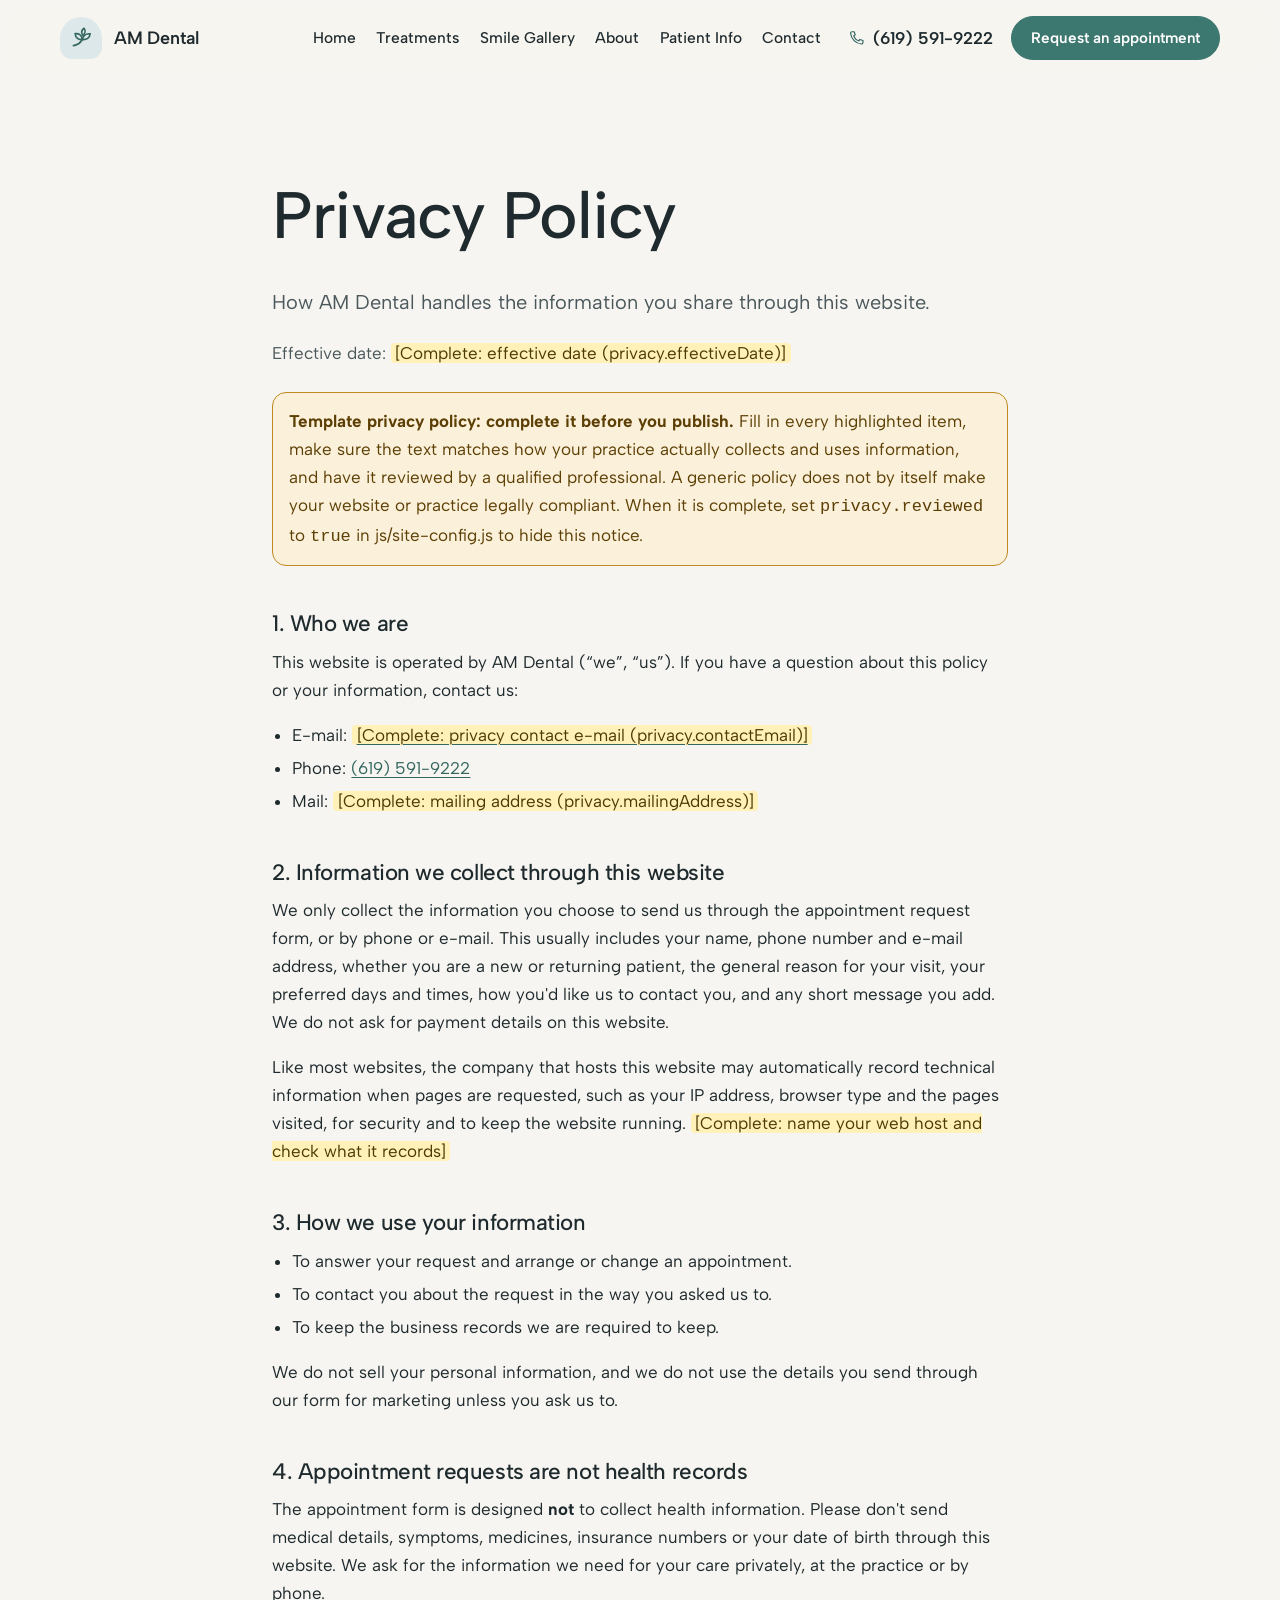
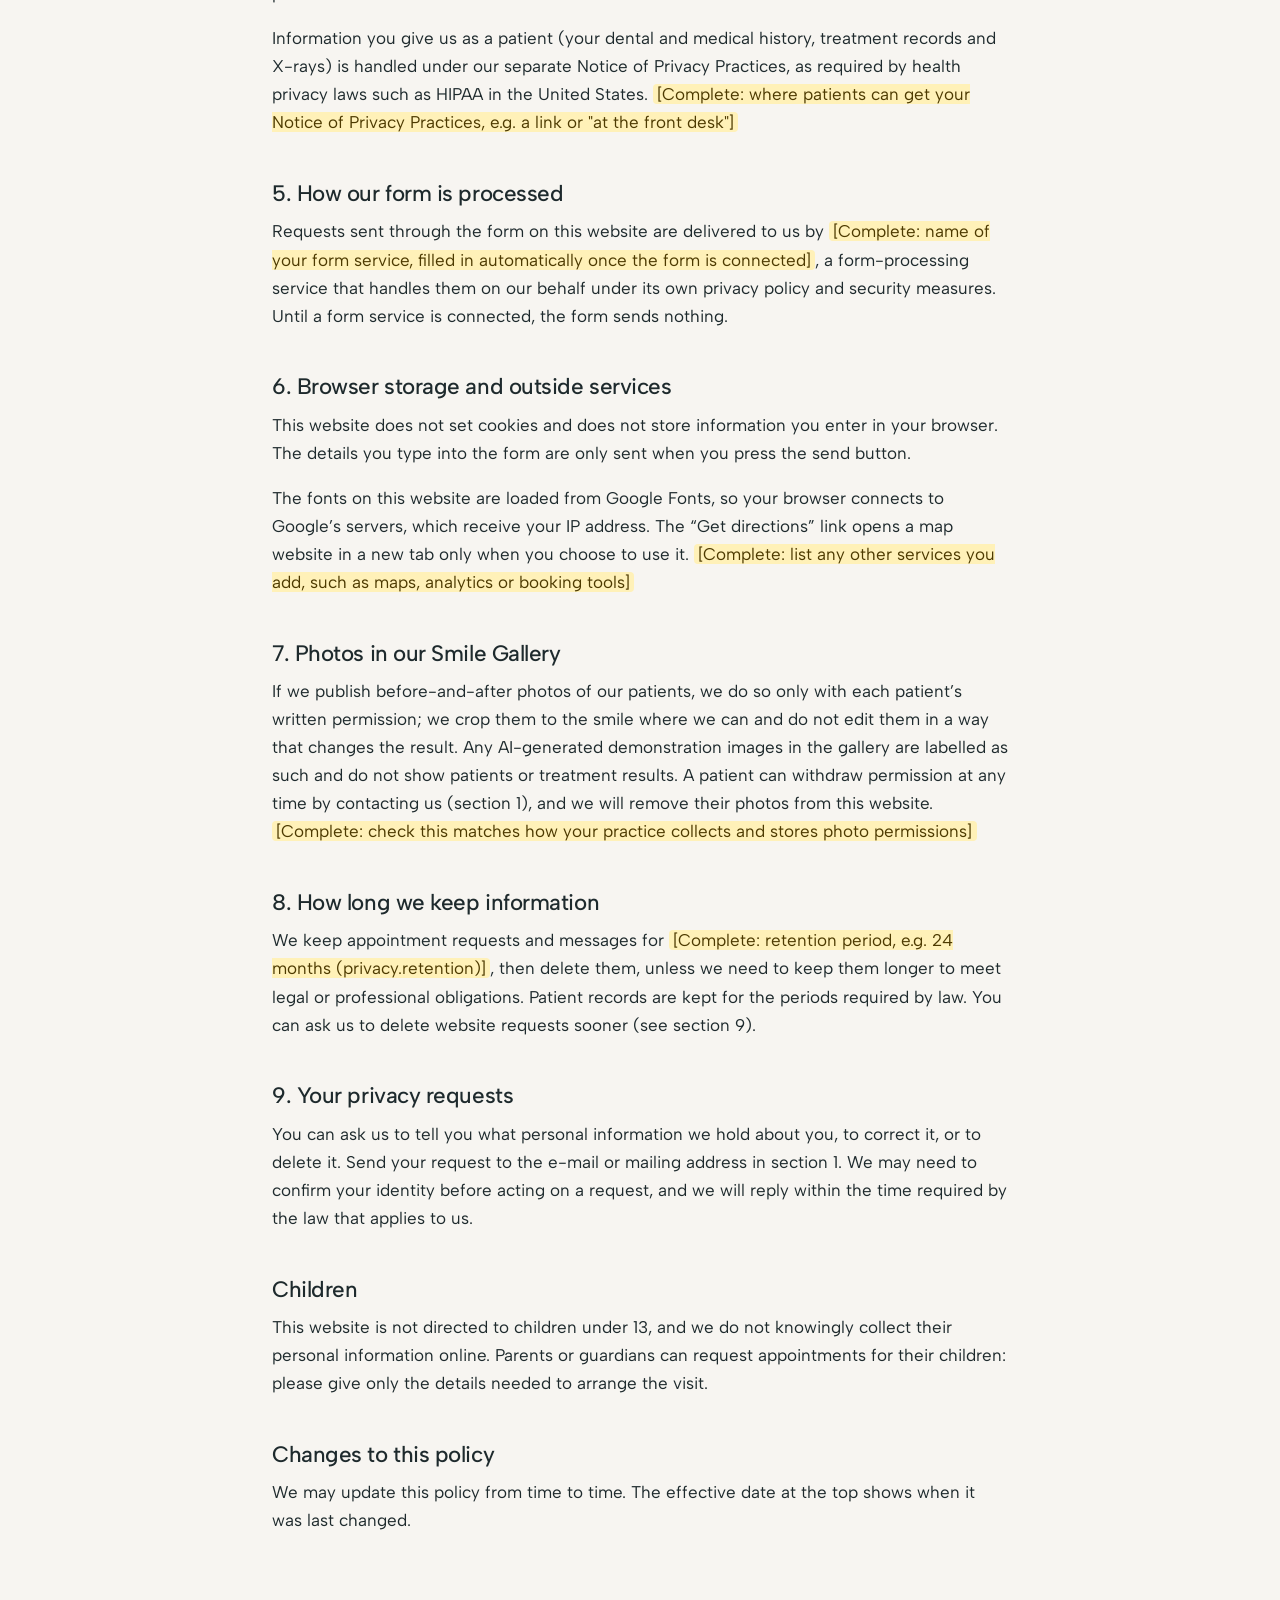
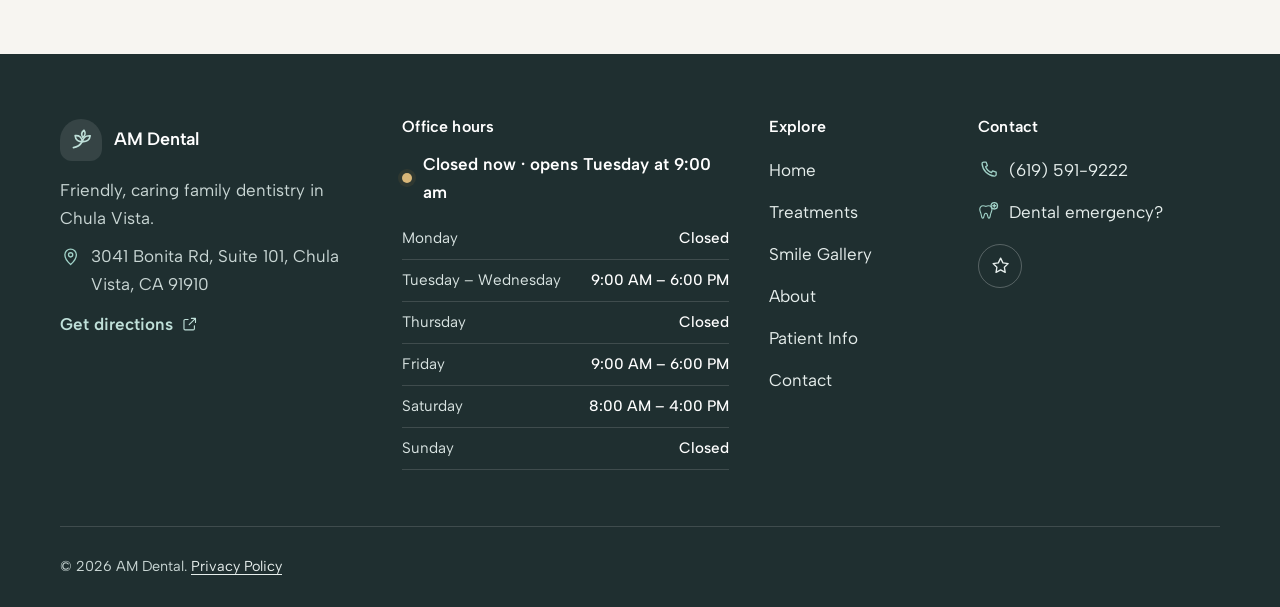
==== privacy.html @ e5ad620f "AM Dental demo website Co-Authored-By: Claude Opus 5.5 <noreply@anthropic.com>" ====
<!doctype html>
<html lang="en">
<head>
  <meta charset="utf-8">
  <meta name="viewport" content="width=device-width, initial-scale=1">
  <meta name="robots" content="noindex, nofollow"><!-- DEMO ONLY: delete this line when the site goes live -->
  <title>Privacy Policy | AM Dental</title>
  <meta name="description" content="How AM Dental collects, uses and protects the information you share through this website.">
  <meta name="theme-color" content="#f7f5f1">
  <!-- Share previews (Open Graph). Set dental.siteUrl in js/dental-config.js so links and images use your full web address. -->
  <meta property="og:type" content="website">
  <meta property="og:site_name" content="AM Dental" data-og="site_name">
  <meta property="og:title" content="Privacy Policy | AM Dental">
  <meta property="og:description" content="How AM Dental collects, uses and protects the information you share through this website.">
  <meta property="og:image" content="images/family-reception-1200.jpg" data-og="image">
  <meta name="twitter:card" content="summary_large_image">
  <link rel="icon" href="images/favicon.svg" type="image/svg+xml">
  <meta name="theme-map" content='{"colors":{"primary":{"--c-accent":"","--c-accent-strong":"darker","--c-accent-ink":"darker"},"accent":{"--c-sand":""},"text":{"--c-ink":""},"background":{"--c-bg":""},"surface":{"--c-mist":"","--c-mist-2":"darker"}},"fonts":{"heading":["--font-heading"],"body":["--font-body"]}}'>
  <!-- Fonts: Albert Sans and Instrument Serif from Google Fonts. To change them, edit this link and --font-body / --font-heading / --font-accent in css/style.css. -->
  <link rel="preconnect" href="https://fonts.googleapis.com">
  <link rel="preconnect" href="https://fonts.gstatic.com" crossorigin>
  <link rel="stylesheet" href="https://fonts.googleapis.com/css2?family=Albert+Sans:wght@400;500;600&family=Instrument+Serif:ital@0;1&display=swap">
  <link rel="stylesheet" href="css/style.css">
  <script>document.documentElement.className += " js";</script>
  
</head>
<body data-page="privacy">
  <svg xmlns="http://www.w3.org/2000/svg" style="display:none" aria-hidden="true">
  <symbol id="i-tooth" viewBox="0 0 24 24" fill="none" stroke="currentColor" stroke-width="1.5" stroke-linecap="round" stroke-linejoin="round"><path d="M8.2 3.5C5.6 3.5 3.8 5.6 3.8 8.3c0 2.1.8 3.5 1.4 5.2.7 2 .9 4.2 1.6 5.9.4 1 1.6 1.1 2.1 0 .6-1.3.8-3.5 1.5-4.8.4-.7.8-.9 1.6-.9s1.2.2 1.6.9c.7 1.3.9 3.5 1.5 4.8.5 1.1 1.7 1 2.1 0 .7-1.7.9-3.9 1.6-5.9.6-1.7 1.4-3.1 1.4-5.2 0-2.7-1.8-4.8-4.4-4.8-1.6 0-2.5.8-3.8.8s-2.2-.8-3.8-.8z"/></symbol>
  <symbol id="i-checkup" viewBox="0 0 24 24" fill="none" stroke="currentColor" stroke-width="1.5" stroke-linecap="round" stroke-linejoin="round"><path d="M8.2 3.5C5.6 3.5 3.8 5.6 3.8 8.3c0 2.1.8 3.5 1.4 5.2.7 2 .9 4.2 1.6 5.9.4 1 1.6 1.1 2.1 0 .6-1.3.8-3.5 1.5-4.8.4-.7.8-.9 1.6-.9s1.2.2 1.6.9c.7 1.3.9 3.5 1.5 4.8.5 1.1 1.7 1 2.1 0 .7-1.7.9-3.9 1.6-5.9.6-1.7 1.4-3.1 1.4-5.2 0-2.7-1.8-4.8-4.4-4.8-1.6 0-2.5.8-3.8.8s-2.2-.8-3.8-.8z" transform="translate(-.6 2) scale(.86)"/><path d="M19 1.8v4M17 3.8h4"/></symbol>
  <symbol id="i-filling" viewBox="0 0 24 24" fill="none" stroke="currentColor" stroke-width="1.5" stroke-linecap="round" stroke-linejoin="round"><path d="M8.2 3.5C5.6 3.5 3.8 5.6 3.8 8.3c0 2.1.8 3.5 1.4 5.2.7 2 .9 4.2 1.6 5.9.4 1 1.6 1.1 2.1 0 .6-1.3.8-3.5 1.5-4.8.4-.7.8-.9 1.6-.9s1.2.2 1.6.9c.7 1.3.9 3.5 1.5 4.8.5 1.1 1.7 1 2.1 0 .7-1.7.9-3.9 1.6-5.9.6-1.7 1.4-3.1 1.4-5.2 0-2.7-1.8-4.8-4.4-4.8-1.6 0-2.5.8-3.8.8s-2.2-.8-3.8-.8z"/><path d="M9 8.6c1 .7 2 1 3 1s2-.3 3-1"/></symbol>
  <symbol id="i-crown" viewBox="0 0 24 24" fill="none" stroke="currentColor" stroke-width="1.5" stroke-linecap="round" stroke-linejoin="round"><path d="M8.2 3.5C5.6 3.5 3.8 5.6 3.8 8.3c0 2.1.8 3.5 1.4 5.2.7 2 .9 4.2 1.6 5.9.4 1 1.6 1.1 2.1 0 .6-1.3.8-3.5 1.5-4.8.4-.7.8-.9 1.6-.9s1.2.2 1.6.9c.7 1.3.9 3.5 1.5 4.8.5 1.1 1.7 1 2.1 0 .7-1.7.9-3.9 1.6-5.9.6-1.7 1.4-3.1 1.4-5.2 0-2.7-1.8-4.8-4.4-4.8-1.6 0-2.5.8-3.8.8s-2.2-.8-3.8-.8z" transform="translate(1.8 4.4) scale(.82)"/><path d="M5 6.2V2.6l3 2 4-2.6 4 2.6 3-2v3.6"/></symbol>
  <symbol id="i-bridge" viewBox="0 0 24 24" fill="none" stroke="currentColor" stroke-width="1.5" stroke-linecap="round" stroke-linejoin="round"><path d="M8.2 3.5C5.6 3.5 3.8 5.6 3.8 8.3c0 2.1.8 3.5 1.4 5.2.7 2 .9 4.2 1.6 5.9.4 1 1.6 1.1 2.1 0 .6-1.3.8-3.5 1.5-4.8.4-.7.8-.9 1.6-.9s1.2.2 1.6.9c.7 1.3.9 3.5 1.5 4.8.5 1.1 1.7 1 2.1 0 .7-1.7.9-3.9 1.6-5.9.6-1.7 1.4-3.1 1.4-5.2 0-2.7-1.8-4.8-4.4-4.8-1.6 0-2.5.8-3.8.8s-2.2-.8-3.8-.8z" transform="translate(.2 6) scale(.5)"/><path d="M8.2 3.5C5.6 3.5 3.8 5.6 3.8 8.3c0 2.1.8 3.5 1.4 5.2.7 2 .9 4.2 1.6 5.9.4 1 1.6 1.1 2.1 0 .6-1.3.8-3.5 1.5-4.8.4-.7.8-.9 1.6-.9s1.2.2 1.6.9c.7 1.3.9 3.5 1.5 4.8.5 1.1 1.7 1 2.1 0 .7-1.7.9-3.9 1.6-5.9.6-1.7 1.4-3.1 1.4-5.2 0-2.7-1.8-4.8-4.4-4.8-1.6 0-2.5.8-3.8.8s-2.2-.8-3.8-.8z" transform="translate(6.2 6) scale(.5)"/><path d="M8.2 3.5C5.6 3.5 3.8 5.6 3.8 8.3c0 2.1.8 3.5 1.4 5.2.7 2 .9 4.2 1.6 5.9.4 1 1.6 1.1 2.1 0 .6-1.3.8-3.5 1.5-4.8.4-.7.8-.9 1.6-.9s1.2.2 1.6.9c.7 1.3.9 3.5 1.5 4.8.5 1.1 1.7 1 2.1 0 .7-1.7.9-3.9 1.6-5.9.6-1.7 1.4-3.1 1.4-5.2 0-2.7-1.8-4.8-4.4-4.8-1.6 0-2.5.8-3.8.8s-2.2-.8-3.8-.8z" transform="translate(12.2 6) scale(.5)"/><path d="M3 6.5h18"/></symbol>
  <symbol id="i-implant" viewBox="0 0 24 24" fill="none" stroke="currentColor" stroke-width="1.5" stroke-linecap="round" stroke-linejoin="round"><path d="M7.2 3.5h9.6c.5 3.3-1.5 5.6-4.8 5.6S6.7 6.8 7.2 3.5z"/><path d="M12 9.1v1.6M9.4 12h5.2M9.9 14.6h4.2M10.4 17.2h3.2M11 19.8h2"/></symbol>
  <symbol id="i-whitening" viewBox="0 0 24 24" fill="none" stroke="currentColor" stroke-width="1.5" stroke-linecap="round" stroke-linejoin="round"><path d="M8.2 3.5C5.6 3.5 3.8 5.6 3.8 8.3c0 2.1.8 3.5 1.4 5.2.7 2 .9 4.2 1.6 5.9.4 1 1.6 1.1 2.1 0 .6-1.3.8-3.5 1.5-4.8.4-.7.8-.9 1.6-.9s1.2.2 1.6.9c.7 1.3.9 3.5 1.5 4.8.5 1.1 1.7 1 2.1 0 .7-1.7.9-3.9 1.6-5.9.6-1.7 1.4-3.1 1.4-5.2 0-2.7-1.8-4.8-4.4-4.8-1.6 0-2.5.8-3.8.8s-2.2-.8-3.8-.8z" transform="translate(2.6 3.2) scale(.78)"/><path d="M12 .8v1.4M4.6 2.6l1 1M19.4 2.6l-1 1M2.2 8h1.4M20.4 8h1.4"/></symbol>
  <symbol id="i-veneer" viewBox="0 0 24 24" fill="none" stroke="currentColor" stroke-width="1.5" stroke-linecap="round" stroke-linejoin="round"><path d="M8.2 3.5C5.6 3.5 3.8 5.6 3.8 8.3c0 2.1.8 3.5 1.4 5.2.7 2 .9 4.2 1.6 5.9.4 1 1.6 1.1 2.1 0 .6-1.3.8-3.5 1.5-4.8.4-.7.8-.9 1.6-.9s1.2.2 1.6.9c.7 1.3.9 3.5 1.5 4.8.5 1.1 1.7 1 2.1 0 .7-1.7.9-3.9 1.6-5.9.6-1.7 1.4-3.1 1.4-5.2 0-2.7-1.8-4.8-4.4-4.8-1.6 0-2.5.8-3.8.8s-2.2-.8-3.8-.8z"/><path d="M7.4 7.2c3 1.2 6.2 1.2 9.2 0"/></symbol>
  <symbol id="i-bonding" viewBox="0 0 24 24" fill="none" stroke="currentColor" stroke-width="1.5" stroke-linecap="round" stroke-linejoin="round"><path d="M8.2 3.5C5.6 3.5 3.8 5.6 3.8 8.3c0 2.1.8 3.5 1.4 5.2.7 2 .9 4.2 1.6 5.9.4 1 1.6 1.1 2.1 0 .6-1.3.8-3.5 1.5-4.8.4-.7.8-.9 1.6-.9s1.2.2 1.6.9c.7 1.3.9 3.5 1.5 4.8.5 1.1 1.7 1 2.1 0 .7-1.7.9-3.9 1.6-5.9.6-1.7 1.4-3.1 1.4-5.2 0-2.7-1.8-4.8-4.4-4.8-1.6 0-2.5.8-3.8.8s-2.2-.8-3.8-.8z" transform="translate(-1 2) scale(.86)"/><path d="M17.5 2.5l4 4-2.5 2.5-4-4z"/><path d="M15 5l-1.6 1.6"/></symbol>
  <symbol id="i-aligner" viewBox="0 0 24 24" fill="none" stroke="currentColor" stroke-width="1.5" stroke-linecap="round" stroke-linejoin="round"><path d="M3 8.5c0 5.3 4 8.8 9 8.8s9-3.5 9-8.8"/><path d="M6.2 8.8c.4 3.6 2.8 5.7 5.8 5.7s5.4-2.1 5.8-5.7"/><path d="M8.6 13.4l.6-1.6M12 14.5v-1.8M15.4 13.4l-.6-1.6"/></symbol>
  <symbol id="i-emergency" viewBox="0 0 24 24" fill="none" stroke="currentColor" stroke-width="1.5" stroke-linecap="round" stroke-linejoin="round"><path d="M8.2 3.5C5.6 3.5 3.8 5.6 3.8 8.3c0 2.1.8 3.5 1.4 5.2.7 2 .9 4.2 1.6 5.9.4 1 1.6 1.1 2.1 0 .6-1.3.8-3.5 1.5-4.8.4-.7.8-.9 1.6-.9s1.2.2 1.6.9c.7 1.3.9 3.5 1.5 4.8.5 1.1 1.7 1 2.1 0 .7-1.7.9-3.9 1.6-5.9.6-1.7 1.4-3.1 1.4-5.2 0-2.7-1.8-4.8-4.4-4.8-1.6 0-2.5.8-3.8.8s-2.2-.8-3.8-.8z" transform="translate(-1.2 2.4) scale(.84)"/><circle cx="18.4" cy="5.4" r="3.6"/><path d="M18.4 3.8v3.2M16.8 5.4H20"/></symbol>
  <symbol id="i-child" viewBox="0 0 24 24" fill="none" stroke="currentColor" stroke-width="1.5" stroke-linecap="round" stroke-linejoin="round"><path d="M8.2 3.5C5.6 3.5 3.8 5.6 3.8 8.3c0 2.1.8 3.5 1.4 5.2.7 2 .9 4.2 1.6 5.9.4 1 1.6 1.1 2.1 0 .6-1.3.8-3.5 1.5-4.8.4-.7.8-.9 1.6-.9s1.2.2 1.6.9c.7 1.3.9 3.5 1.5 4.8.5 1.1 1.7 1 2.1 0 .7-1.7.9-3.9 1.6-5.9.6-1.7 1.4-3.1 1.4-5.2 0-2.7-1.8-4.8-4.4-4.8-1.6 0-2.5.8-3.8.8s-2.2-.8-3.8-.8z"/><path d="M9.6 8.8h.01M14.4 8.8h.01"/><path d="M9.8 10.8c1.3 1 3.1 1 4.4 0"/></symbol>
  <symbol id="i-family" viewBox="0 0 24 24" fill="none" stroke="currentColor" stroke-width="1.5" stroke-linecap="round" stroke-linejoin="round"><circle cx="8.5" cy="7.5" r="3"/><circle cx="16.5" cy="9" r="2.4"/><path d="M3 19.5c0-3.3 2.5-5.6 5.5-5.6s5.5 2.3 5.5 5.6"/><path d="M14.2 14.6c.7-.4 1.5-.6 2.3-.6 2.5 0 4.5 1.9 4.5 4.6"/></symbol>
  <symbol id="i-shield" viewBox="0 0 24 24" fill="none" stroke="currentColor" stroke-width="1.5" stroke-linecap="round" stroke-linejoin="round"><path d="M12 2.8l7.5 2.8v5.6c0 4.6-3.2 8.3-7.5 10-4.3-1.7-7.5-5.4-7.5-10V5.6z"/><path d="M8.6 12l2.3 2.3 4.6-4.8"/></symbol>
  <symbol id="i-calendar" viewBox="0 0 24 24" fill="none" stroke="currentColor" stroke-width="1.5" stroke-linecap="round" stroke-linejoin="round"><rect x="3.5" y="5" width="17" height="15" rx="2"/><path d="M3.5 9.5h17M8 3v4M16 3v4"/></symbol>
  <symbol id="i-clock" viewBox="0 0 24 24" fill="none" stroke="currentColor" stroke-width="1.5" stroke-linecap="round" stroke-linejoin="round"><circle cx="12" cy="12" r="8.5"/><path d="M12 7.5V12l3 2"/></symbol>
  <symbol id="i-clipboard" viewBox="0 0 24 24" fill="none" stroke="currentColor" stroke-width="1.5" stroke-linecap="round" stroke-linejoin="round"><rect x="5" y="4.5" width="14" height="16.5" rx="2"/><path d="M9 4.5V3h6v1.5"/><path d="M8.5 10l1.2 1.2 2-2M13.5 10.2h2.5M8.5 15l1.2 1.2 2-2M13.5 15.2h2.5"/></symbol>
  <symbol id="i-card" viewBox="0 0 24 24" fill="none" stroke="currentColor" stroke-width="1.5" stroke-linecap="round" stroke-linejoin="round"><rect x="2.8" y="5.5" width="18.4" height="13" rx="2"/><path d="M2.8 9.5h18.4M6.5 14.5h4"/></symbol>
  <symbol id="i-heart" viewBox="0 0 24 24" fill="none" stroke="currentColor" stroke-width="1.5" stroke-linecap="round" stroke-linejoin="round"><path d="M12 20s-7.5-4.4-7.5-10A4.4 4.4 0 0 1 12 7.2 4.4 4.4 0 0 1 19.5 10C19.5 15.6 12 20 12 20z"/></symbol>
  <symbol id="i-sparkle" viewBox="0 0 24 24" fill="none" stroke="currentColor" stroke-width="1.5" stroke-linecap="round" stroke-linejoin="round"><path d="M12 3l1.7 5.3L19 10l-5.3 1.7L12 17l-1.7-5.3L5 10l5.3-1.7z"/><path d="M19 16v4M17 18h4"/></symbol>
  <symbol id="i-comfort" viewBox="0 0 24 24" fill="none" stroke="currentColor" stroke-width="1.5" stroke-linecap="round" stroke-linejoin="round"><path d="M4 18v-5.5A2.5 2.5 0 0 1 6.5 10h0A2.5 2.5 0 0 1 9 12.5V14h6v-1.5a2.5 2.5 0 0 1 5 0V18"/><path d="M4 18h16M6.5 10V7a3 3 0 0 1 3-3h5a3 3 0 0 1 3 3v3"/></symbol>
  <symbol id="i-access" viewBox="0 0 24 24" fill="none" stroke="currentColor" stroke-width="1.5" stroke-linecap="round" stroke-linejoin="round"><circle cx="12" cy="4.6" r="1.8"/><path d="M5.5 8.5l6.5 1.2 6.5-1.2M12 9.7v4.8l-3.4 6M12 14.5l3.4 6"/></symbol>
  <symbol id="i-mirror" viewBox="0 0 24 24" fill="none" stroke="currentColor" stroke-width="1.5" stroke-linecap="round" stroke-linejoin="round"><ellipse cx="12" cy="8.5" rx="5.5" ry="6"/><path d="M12 14.5V21M9.5 21h5"/></symbol>
  <symbol id="i-leaf" viewBox="0 0 24 24" fill="none" stroke="currentColor" stroke-width="1.5" stroke-linecap="round" stroke-linejoin="round"><path d="M5 19c3.5-.4 6.4-2.4 8.2-5.6"/><path d="M13.2 13.4c-3.4.6-6.4-1.6-6.6-5.4 3.6-.5 6.4 1.6 6.6 5.4z"/><path d="M13.2 13.4c.8-3.5 3.7-5.6 7.3-5.3-.3 3.6-3.4 5.8-7.3 5.3z"/><path d="M13.6 9.6c-1.5-2.4-1-5 1.2-6.6 1.6 2.3 1.1 5-1.2 6.6z"/></symbol>
  <symbol id="i-phone" viewBox="0 0 24 24" fill="none" stroke="currentColor" stroke-width="1.5" stroke-linecap="round" stroke-linejoin="round"><path d="M6.6 3.5h2.6l1.4 4-2 1.3a11 11 0 0 0 6.6 6.6l1.3-2 4 1.4v2.6a1.9 1.9 0 0 1-2 1.9A15.3 15.3 0 0 1 4.6 5.5a1.9 1.9 0 0 1 2-2z"/></symbol>
  <symbol id="i-mail" viewBox="0 0 24 24" fill="none" stroke="currentColor" stroke-width="1.5" stroke-linecap="round" stroke-linejoin="round"><rect x="3" y="5.5" width="18" height="13" rx="2"/><path d="M3.5 6.5L12 13l8.5-6.5"/></symbol>
  <symbol id="i-pin" viewBox="0 0 24 24" fill="none" stroke="currentColor" stroke-width="1.5" stroke-linecap="round" stroke-linejoin="round"><path d="M12 21s-6.5-5.6-6.5-11a6.5 6.5 0 0 1 13 0c0 5.4-6.5 11-6.5 11z"/><circle cx="12" cy="10" r="2.4"/></symbol>
  <symbol id="i-arrow" viewBox="0 0 24 24" fill="none" stroke="currentColor" stroke-width="1.5" stroke-linecap="round" stroke-linejoin="round"><path d="M4.5 12h15M13.5 6l6 6-6 6"/></symbol>
  <symbol id="i-chevron" viewBox="0 0 24 24" fill="none" stroke="currentColor" stroke-width="1.5" stroke-linecap="round" stroke-linejoin="round"><path d="M6 9.5l6 6 6-6"/></symbol>
  <symbol id="i-menu" viewBox="0 0 24 24" fill="none" stroke="currentColor" stroke-width="1.5" stroke-linecap="round" stroke-linejoin="round"><path d="M4 7.5h16M4 12h16M4 16.5h16"/></symbol>
  <symbol id="i-close" viewBox="0 0 24 24" fill="none" stroke="currentColor" stroke-width="1.5" stroke-linecap="round" stroke-linejoin="round"><path d="M6 6l12 12M18 6L6 18"/></symbol>
  <symbol id="i-check" viewBox="0 0 24 24" fill="none" stroke="currentColor" stroke-width="1.5" stroke-linecap="round" stroke-linejoin="round"><path d="M5 12.5l4.5 4.5L19 7.5"/></symbol>
  <symbol id="i-alert" viewBox="0 0 24 24" fill="none" stroke="currentColor" stroke-width="1.5" stroke-linecap="round" stroke-linejoin="round"><path d="M12 3.5L21.5 20h-19z"/><path d="M12 10v4.5M12 17.2v.3"/></symbol>
  <symbol id="i-info" viewBox="0 0 24 24" fill="none" stroke="currentColor" stroke-width="1.5" stroke-linecap="round" stroke-linejoin="round"><circle cx="12" cy="12" r="8.5"/><path d="M12 11v5.5M12 7.8v.3"/></symbol>
  <symbol id="i-external" viewBox="0 0 24 24" fill="none" stroke="currentColor" stroke-width="1.5" stroke-linecap="round" stroke-linejoin="round"><path d="M14 4.5h5.5V10M19.5 4.5L11 13"/><path d="M18 14.5v4a1.5 1.5 0 0 1-1.5 1.5h-11A1.5 1.5 0 0 1 4 18.5v-11A1.5 1.5 0 0 1 5.5 6h4"/></symbol>
  <symbol id="i-compare" viewBox="0 0 24 24" fill="none" stroke="currentColor" stroke-width="1.5" stroke-linecap="round" stroke-linejoin="round"><path d="M12 3v18"/><path d="M8 8l-4 4 4 4M16 8l4 4-4 4"/></symbol>
  <symbol id="i-columns" viewBox="0 0 24 24" fill="none" stroke="currentColor" stroke-width="1.5" stroke-linecap="round" stroke-linejoin="round"><rect x="3" y="5" width="7.5" height="14" rx="1.5"/><rect x="13.5" y="5" width="7.5" height="14" rx="1.5"/></symbol>
  <symbol id="i-star" viewBox="0 0 24 24" fill="none" stroke="currentColor" stroke-width="1.5" stroke-linecap="round" stroke-linejoin="round"><path d="M12 3.5l2.6 5.4 5.9.8-4.3 4.1 1 5.8L12 16.8l-5.2 2.8 1-5.8-4.3-4.1 5.9-.8z"/></symbol>
  <symbol id="i-facebook" viewBox="0 0 24 24" fill="none" stroke="currentColor" stroke-width="1.5" stroke-linecap="round" stroke-linejoin="round"><path d="M14.5 21v-7.5h2.6l.4-3h-3V8.6c0-.9.3-1.5 1.6-1.5h1.6V4.4c-.3 0-1.2-.1-2.3-.1-2.3 0-3.9 1.4-3.9 4v2.2H8.9v3h2.6V21"/></symbol>
  <symbol id="i-instagram" viewBox="0 0 24 24" fill="none" stroke="currentColor" stroke-width="1.5" stroke-linecap="round" stroke-linejoin="round"><rect x="3.5" y="3.5" width="17" height="17" rx="4.5"/><circle cx="12" cy="12" r="4"/><path d="M17.2 6.8v.1"/></symbol>
</svg>
  <a class="skip-link" href="#main">Skip to content</a>

  <!-- ============ HEADER (same on every page) ============ -->
  <header class="site-header">
    <div class="container header-bar">
      <a class="brand" href="index.html"><span class="brand-mark"><svg class="brand-icon" aria-hidden="true" focusable="false"><use href="#i-leaf"></use></svg></span><span class="brand-name" data-site="businessName">AM Dental</span></a>
      <button class="nav-toggle" type="button" aria-expanded="false" aria-controls="site-menu" aria-label="Open menu">
        <svg class="icon-open" aria-hidden="true" focusable="false"><use href="#i-menu"></use></svg>
        <svg class="icon-close" aria-hidden="true" focusable="false"><use href="#i-close"></use></svg>
      </button>
      <nav class="site-nav" id="site-menu" aria-label="Main">
        <ul class="nav-links">
            <li><a href="index.html">Home</a></li>
            <li><a href="treatments.html">Treatments</a></li>
            <li><a href="smile-gallery.html">Smile Gallery</a></li>
            <li><a href="about.html">About</a></li>
            <li><a href="patients.html">Patient Info</a></li>
            <li><a href="contact.html">Contact</a></li>
        </ul>
        <div class="nav-actions">
          <a class="nav-phone" data-site-link="phone" href="tel:+16195919222"><svg class="icon" aria-hidden="true" focusable="false"><use href="#i-phone"></use></svg><span data-site="phone">(619) 591-9222</span></a>
          <a class="btn btn--small" href="contact.html#request">Request an appointment</a>
        </div>
      </nav>
    </div>
  </header>

  <main id="main">
<!-- ===== PRIVACY POLICY =====
         Editable template. Items marked [Complete: ...] must be filled in, either in js/site-config.js (privacy settings)
         or directly in this file. Adjust the wording so it describes how your practice really handles information,
         and have it reviewed by a qualified professional before you publish. -->
    <section class="section legal-page" aria-labelledby="page-title">
      <div class="container">
        <div class="legal">
          <h1 id="page-title">Privacy Policy</h1>
          <p class="lead">How <span data-site="businessName">AM Dental</span> handles the information you share through this website.</p>
          <p class="pp-meta">Effective date: <span class="pp-todo" data-pp="effectiveDate">[Complete: effective date (privacy.effectiveDate)]</span></p>

          <div class="form-notice pp-banner" data-pp-banner>
            <p><strong>Template privacy policy: complete it before you publish.</strong> Fill in every highlighted item, make sure the text matches how your practice actually collects and uses information, and have it reviewed by a qualified professional. A generic policy does not by itself make your website or practice legally compliant. When it is complete, set <code>privacy.reviewed</code> to <code>true</code> in js/site-config.js to hide this notice.</p>
          </div>

          <h2>1. Who we are</h2>
          <p>This website is operated by <span class="pp-todo" data-pp="legalName">[Complete: legal name of the practice (privacy.legalName)]</span> (&#8220;we&#8221;, &#8220;us&#8221;). If you have a question about this policy or your information, contact us:</p>
          <ul>
            <li>E-mail: <a data-pp-link="email" href="mailto:hello@example.com"><span class="pp-todo" data-pp="contactEmail">[Complete: privacy contact e-mail (privacy.contactEmail)]</span></a></li>
            <li>Phone: <a data-site-link="phone" href="tel:+16195919222" data-site="phone">(619) 591-9222</a></li>
            <li>Mail: <span class="pp-todo" data-pp="mailingAddress">[Complete: mailing address (privacy.mailingAddress)]</span></li>
          </ul>

          <h2>2. Information we collect through this website</h2>
          <p>We only collect the information you choose to send us through the appointment request form, or by phone or e-mail. This usually includes your name, phone number and e-mail address, whether you are a new or returning patient, the general reason for your visit, your preferred days and times, how you'd like us to contact you, and any short message you add. We do not ask for payment details on this website.</p>
          <p>Like most websites, the company that hosts this website may automatically record technical information when pages are requested, such as your IP address, browser type and the pages visited, for security and to keep the website running. <span class="pp-todo">[Complete: name your web host and check what it records]</span></p>

          <h2>3. How we use your information</h2>
          <ul>
            <li>To answer your request and arrange or change an appointment.</li>
            <li>To contact you about the request in the way you asked us to.</li>
            <li>To keep the business records we are required to keep.</li>
          </ul>
          <p>We do not sell your personal information, and we do not use the details you send through our form for marketing unless you ask us to.</p>

          <h2>4. Appointment requests are not health records</h2>
          <p>The appointment form is designed <strong>not</strong> to collect health information. Please don't send medical details, symptoms, medicines, insurance numbers or your date of birth through this website. We ask for the information we need for your care privately, at the practice or by phone.</p>
          <p>Information you give us as a patient (your dental and medical history, treatment records and X-rays) is handled under our separate Notice of Privacy Practices, as required by health privacy laws such as HIPAA in the United States. <span class="pp-todo">[Complete: where patients can get your Notice of Privacy Practices, e.g. a link or "at the front desk"]</span></p>

          <h2>5. How our form is processed</h2>
          <p>Requests sent through the form on this website are delivered to us by <span class="pp-todo" data-pp="formProvider">[Complete: name of your form service, filled in automatically once the form is connected]</span>, a form-processing service that handles them on our behalf under its own privacy policy and security measures. Until a form service is connected, the form sends nothing.</p>

          <h2>6. Browser storage and outside services</h2>
          <p>This website does not set cookies and does not store information you enter in your browser. The details you type into the form are only sent when you press the send button.</p>
          <p>The fonts on this website are loaded from Google Fonts, so your browser connects to Google&#8217;s servers, which receive your IP address. The &#8220;Get directions&#8221; link opens a map website in a new tab only when you choose to use it. <span class="pp-todo">[Complete: list any other services you add, such as maps, analytics or booking tools]</span></p>

          <h2>7. Photos in our Smile Gallery</h2>
          <p>If we publish before-and-after photos of our patients, we do so only with each patient&#8217;s written permission; we crop them to the smile where we can and do not edit them in a way that changes the result. Any AI-generated demonstration images in the gallery are labelled as such and do not show patients or treatment results. A patient can withdraw permission at any time by contacting us (section 1), and we will remove their photos from this website. <span class="pp-todo">[Complete: check this matches how your practice collects and stores photo permissions]</span></p>

          <h2>8. How long we keep information</h2>
          <p>We keep appointment requests and messages for <span class="pp-todo" data-pp="retention">[Complete: retention period, e.g. 24 months (privacy.retention)]</span>, then delete them, unless we need to keep them longer to meet legal or professional obligations. Patient records are kept for the periods required by law. You can ask us to delete website requests sooner (see section 9).</p>

          <h2>9. Your privacy requests</h2>
          <p>You can ask us to tell you what personal information we hold about you, to correct it, or to delete it. Send your request to the e-mail or mailing address in section 1. We may need to confirm your identity before acting on a request, and we will reply within the time required by the law that applies to us.</p>

          <section data-pp-section="usCalifornia" hidden aria-labelledby="pp-us">
            <h2 id="pp-us">10. United States and California residents</h2>
            <p>Depending on where you live, you may have additional rights under state privacy laws, such as the California Consumer Privacy Act (CCPA) as amended by the CPRA. These can include the right to know what personal information we collect and how we use it, to delete it, to correct it, and to opt out of its sale or sharing. We do not sell your personal information or share it for cross-context behavioral advertising. We will not treat you differently for exercising your rights. Health information covered by HIPAA is handled under our Notice of Privacy Practices.</p>
            <p><span class="pp-todo">[Complete: check with a professional whether these laws apply to your practice and adjust this section]</span></p>
          </section>

          <section data-pp-section="euUk" hidden aria-labelledby="pp-eu">
            <h2 id="pp-eu">11. Visitors in the European Union and the United Kingdom</h2>
            <p>If the GDPR or UK GDPR applies, we process the details in your request to take steps at your request before providing care, and for our legitimate interests in running our practice and answering enquiries. You have the right to access, correct, erase, restrict or object to the processing of your information, to data portability, and to complain to your data-protection authority (in the UK, the Information Commissioner&#8217;s Office). Our form service and font provider may process information outside your country.</p>
            <p><span class="pp-todo">[Complete: check the legal bases, any international transfers and your local authority with a professional]</span></p>
          </section>

          <h2>Children</h2>
          <p>This website is not directed to children under 13, and we do not knowingly collect their personal information online. Parents or guardians can request appointments for their children: please give only the details needed to arrange the visit.</p>

          <h2>Changes to this policy</h2>
          <p>We may update this policy from time to time. The effective date at the top shows when it was last changed.</p>
        </div>
      </div>
    </section>
  </main>

  <!-- ============ FOOTER (same on every page) ============ -->
  <footer class="site-footer">
    <div class="container footer-grid">
      <div class="footer-brand">
        <a class="brand" href="index.html"><span class="brand-mark"><svg class="brand-icon" aria-hidden="true" focusable="false"><use href="#i-leaf"></use></svg></span><span class="brand-name" data-site="businessName">AM Dental</span></a>
        <p class="footer-tagline" data-site="tagline">Gentle dental care for the whole family.</p>
        <p class="footer-address"><svg class="fi" aria-hidden="true" focusable="false"><use href="#i-pin"></use></svg><span data-site="address">3041 Bonita Rd, Suite 101, Chula Vista, CA 91910</span></p>
        <a class="link-arrow" data-directions href="https://www.google.com/maps/search/?api=1&amp;query=3041%20Bonita%20Rd%2C%20Suite%20101%2C%20Chula%20Vista%2C%20CA%2091910" target="_blank" rel="noopener noreferrer">Get directions <svg class="icon" aria-hidden="true" focusable="false"><use href="#i-external"></use></svg><span class="visually-hidden"> (opens a map in a new tab)</span></a>
      </div>
      <div>
        <h2 class="footer-title">Office hours</h2>
        <p class="hours-status" data-hours-status hidden><span class="status-dot" aria-hidden="true"></span><span data-hours-status-text></span></p>
        <dl class="hours hours--compact" data-site-hours>
          <dt>Monday</dt><dd>Closed</dd>
          <dt>Tuesday – Wednesday</dt><dd>9:00 AM – 6:00 PM</dd>
          <dt>Thursday</dt><dd>Closed</dd>
          <dt>Friday</dt><dd>9:00 AM – 6:00 PM</dd>
          <dt>Saturday</dt><dd>8:00 AM – 4:00 PM</dd>
          <dt>Sunday</dt><dd>Closed</dd>
        </dl>
      </div>
      <div>
        <h2 class="footer-title">Explore</h2>
        <ul class="footer-links">
            <li><a href="index.html">Home</a></li>
            <li><a href="treatments.html">Treatments</a></li>
            <li><a href="smile-gallery.html">Smile Gallery</a></li>
            <li><a href="about.html">About</a></li>
            <li><a href="patients.html">Patient Info</a></li>
            <li><a href="contact.html">Contact</a></li>
        </ul>
      </div>
      <div>
        <h2 class="footer-title">Contact</h2>
        <ul class="footer-contact">
          <li><a data-site-link="phone" href="tel:+16195919222"><svg class="fi" aria-hidden="true" focusable="false"><use href="#i-phone"></use></svg><span data-site="phone">(619) 591-9222</span></a></li>
          <li><a href="patients.html#emergency"><svg class="fi" aria-hidden="true" focusable="false"><use href="#i-emergency"></use></svg><span>Dental emergency?</span></a></li>
        </ul>
        <div class="footer-social">
          <a data-social="facebook" href="#" aria-label="Facebook" hidden target="_blank" rel="noopener noreferrer"><svg class="fi" aria-hidden="true" focusable="false"><use href="#i-facebook"></use></svg></a>
          <a data-social="instagram" href="#" aria-label="Instagram" hidden target="_blank" rel="noopener noreferrer"><svg class="fi" aria-hidden="true" focusable="false"><use href="#i-instagram"></use></svg></a>
          <a data-social="google" href="#" aria-label="Read our reviews on Google" hidden target="_blank" rel="noopener noreferrer"><svg class="fi" aria-hidden="true" focusable="false"><use href="#i-star"></use></svg></a>
        </div>
      </div>
    </div>
    <div class="container footer-bottom">
      <p>&copy; <span data-year>2026</span> <span data-site="businessName">AM Dental</span>. <a href="privacy.html">Privacy Policy</a></p>
    </div>
  </footer>

  <!-- Mobile quick actions (phones only) -->
  <nav class="action-bar" aria-label="Quick actions">
    <a class="btn btn--ghost" data-site-link="phone" href="tel:+16195919222"><svg class="icon" aria-hidden="true" focusable="false"><use href="#i-phone"></use></svg>Call</a>
    <a class="btn" href="contact.html#request">Request appointment</a>
  </nav>
  <script src="js/site-config.js"></script>
  <script src="js/dental-config.js"></script>
  <script src="js/site-settings.js"></script>
  <script src="js/site-forms.js"></script>
  <script src="js/site-privacy.js"></script>
  <script src="js/site-content.js"></script>
  <script src="js/dental-checks.js"></script>
  <script src="js/main.js"></script>
</body>
</html>
---- css/style.css ----
/* ============================================================
   Willowmere Family Dental: Modern Minimalist dental template
   Colours and fonts are design tokens below. js/site-config.js (theme) can change the main ones.
   ============================================================ */
:root {
  --c-bg: #f7f5f1;          /* warm porcelain background */
  --c-surface: #fffdf9;     /* cards and panels */
  --c-ink: #1e2a2d;         /* text */
  --c-muted: #4b585b;       /* secondary text (7:1 on the background) */
  --c-accent: #5e9c92;      /* sea-glass green: lines, icons, highlights */
  --c-accent-strong: #3d7870; /* buttons (white text 5:1) */
  --c-accent-ink: #33675f;  /* links and accent words (5.9:1) */
  --c-mist: #dce8ea;        /* soft mist-blue surfaces */
  --c-mist-2: #c9dcdf;
  --c-sand: #e9dfd0;        /* sand surfaces */
  --c-tile: #eef1ed;
  --c-line: rgba(30, 42, 45, .13);
  --c-line-strong: #a9b6b5;
  --c-footer: #1f2f30;
  --c-footer-ink: #e6eeec;
  --c-alert: #a0432e;       /* emergency accent (6:1 on white) */
  --c-warn-bg: #fbf0d9;
  --c-warn-line: #c08a22;
  --c-warn-ink: #5c3f05;
  --c-open: #2c7d55;
  --c-closed: #8a6d3b;
  --font-body: "Albert Sans", system-ui, -apple-system, "Segoe UI", Roboto, sans-serif;
  --font-heading: "Albert Sans", system-ui, -apple-system, "Segoe UI", Roboto, sans-serif;
  --font-accent: "Instrument Serif", Georgia, "Times New Roman", serif;
  --radius: 22px;
  --radius-sm: 14px;
  --container: 1160px;
  --gutter: clamp(20px, 4.5vw, 40px);
  --header-h: 76px;
  --shadow: 0 1px 2px rgba(30, 42, 45, .05), 0 14px 34px -20px rgba(30, 42, 45, .28);
  --ease: cubic-bezier(.22, .61, .36, 1);
}

/* ---------- Base ---------- */
*, *::before, *::after { box-sizing: border-box; }
[hidden] { display: none !important; }
html { -webkit-text-size-adjust: 100%; scroll-behavior: smooth; scroll-padding-top: calc(var(--header-h) + 16px); }
body {
  margin: 0; background: var(--c-bg); color: var(--c-ink);
  font: 400 1.0625rem/1.65 var(--font-body); -webkit-font-smoothing: antialiased; text-rendering: optimizeLegibility;
  overflow-x: hidden;
}
img, svg, picture { display: block; max-width: 100%; }
img { height: auto; }
a { color: var(--c-accent-ink); text-decoration-thickness: 1px; text-underline-offset: 3px; }
a:hover { color: var(--c-ink); }
h1, h2, h3 { font-family: var(--font-heading); font-weight: 500; line-height: 1.12; letter-spacing: -.02em; margin: 0 0 .5em; text-wrap: balance; }
h1 { font-size: clamp(2.35rem, 1.6rem + 3.4vw, 4.1rem); }
h2 { font-size: clamp(1.75rem, 1.35rem + 1.7vw, 2.6rem); }
h3 { font-size: 1.2rem; font-weight: 600; letter-spacing: -.01em; line-height: 1.3; }
p { margin: 0 0 1em; }
ul, ol { margin: 0; padding: 0; }
.accent { font-family: var(--font-accent); font-style: italic; font-weight: 400; color: var(--c-accent-ink); letter-spacing: 0; font-size: 1.1em; line-height: 1; }
.lead { font-size: clamp(1.08rem, 1rem + .4vw, 1.25rem); color: var(--c-muted); max-width: 36em; }
.eyebrow { font-weight: 600; font-size: .95rem; color: var(--c-accent-ink); margin-bottom: .75rem; letter-spacing: .01em; }
.small { font-size: .92rem; }
.muted { color: var(--c-muted); }
.icon, .fi { width: 1.25em; height: 1.25em; flex: none; }
.visually-hidden { position: absolute !important; width: 1px; height: 1px; padding: 0; margin: -1px; overflow: hidden; clip: rect(0 0 0 0); white-space: nowrap; border: 0; }
.skip-link { position: absolute; left: 12px; top: -60px; z-index: 100; background: var(--c-ink); color: #fff; padding: 10px 16px; border-radius: 10px; }
.skip-link:focus { top: 12px; color: #fff; }
:focus-visible { outline: 3px solid var(--c-accent-strong); outline-offset: 3px; border-radius: 6px; }
a[href^="tel:"]:not(.link-arrow), [data-site="phone"], [data-emergency-phone] { white-space: nowrap; }
.container { width: 100%; max-width: calc(var(--container) + 2 * var(--gutter)); margin: 0 auto; padding: 0 var(--gutter); }
.sample-tag { display: inline-flex; gap: .4em; font-size: .85rem; color: var(--c-warn-ink); background: var(--c-warn-bg); border-radius: 999px; padding: .3em .9em; margin: .25em 0 1em; }

/* ---------- Buttons and links ---------- */
.btn {
  display: inline-flex; align-items: center; justify-content: center; gap: .55em; min-height: 50px; padding: .8em 1.6em;
  border-radius: 999px; border: 1.5px solid var(--c-accent-strong); background: var(--c-accent-strong); color: #fff;
  font: 600 1rem/1.2 var(--font-body); text-decoration: none; cursor: pointer; transition: background .2s, color .2s, border-color .2s, transform .2s var(--ease);
}
.btn:hover { background: var(--c-accent-ink); border-color: var(--c-accent-ink); color: #fff; }
.btn:active { transform: translateY(1px); }
.btn .icon { width: 1.1em; height: 1.1em; }
.btn--ghost { background: transparent; color: var(--c-accent-ink); }
.btn--ghost:hover { background: var(--c-accent-strong); color: #fff; }
.btn--small { min-height: 44px; padding: .6em 1.25em; font-size: .95rem; white-space: nowrap; }
.btn--block { width: 100%; }
.btn[disabled] { opacity: .55; cursor: not-allowed; }
.link-arrow { display: inline-flex; align-items: center; gap: .45em; font-weight: 600; text-decoration: none; color: var(--c-accent-ink); min-height: 44px; }
.link-arrow .icon { width: 1.05em; height: 1.05em; transition: transform .2s var(--ease); }
.link-arrow:hover { color: var(--c-ink); }
.link-arrow:hover .icon { transform: translateX(3px); }
.center-link { text-align: center; margin: 2rem 0 0; }

/* ---------- Header and navigation ---------- */
.site-header { position: sticky; top: 0; z-index: 50; background: rgba(247, 245, 241, .94); backdrop-filter: saturate(140%) blur(10px); -webkit-backdrop-filter: saturate(140%) blur(10px); border-bottom: 1px solid transparent; transition: border-color .2s; }
.site-header.is-scrolled { border-bottom-color: var(--c-line); }
.header-bar { display: flex; align-items: center; justify-content: space-between; gap: 20px; min-height: var(--header-h); }
.brand { display: inline-flex; align-items: center; gap: 12px; color: var(--c-ink); text-decoration: none; font-weight: 600; font-size: 1.12rem; letter-spacing: -.01em; line-height: 1.15; min-height: 44px; }
.brand:hover { color: var(--c-ink); }
.brand-mark { display: grid; place-items: center; width: 42px; height: 42px; border-radius: 50% 50% 12px 12px; background: var(--c-mist); color: var(--c-accent-ink); flex: none; }
.brand-icon { width: 26px; height: 26px; }
.brand img { display: block; width: auto; }
.nav-toggle { display: inline-grid; place-items: center; width: 48px; height: 48px; border: 1px solid var(--c-line); border-radius: 50%; background: var(--c-surface); color: var(--c-ink); cursor: pointer; }
.nav-toggle svg { width: 24px; height: 24px; }
.nav-toggle .icon-close { display: none; }
.menu-open .nav-toggle .icon-open { display: none; }
.menu-open .nav-toggle .icon-close { display: block; }
.site-nav { display: none; }
.nav-links { list-style: none; }
.nav-links a { text-decoration: none; color: var(--c-ink); font-weight: 500; }
.nav-links a[aria-current="page"] { color: var(--c-accent-ink); }
.nav-phone { display: inline-flex; align-items: center; gap: .45em; text-decoration: none; color: var(--c-ink); font-weight: 600; white-space: nowrap; min-height: 44px; }
.nav-phone .icon { color: var(--c-accent-ink); width: 1.1em; height: 1.1em; }

@media (max-width: 1023.98px) {
  .menu-open { overflow: hidden; }
  /* A backdrop-filter makes the header the containing block of its position:fixed children, which would squeeze the
     full-screen menu into the header's height. While the menu is open the header is solid instead. */
  .menu-open .site-header { backdrop-filter: none; -webkit-backdrop-filter: none; background: var(--c-bg); }
  .menu-open .site-nav {
    display: flex; flex-direction: column; justify-content: space-between; gap: 32px; position: fixed; inset: var(--header-h) 0 0 0; z-index: 49;
    background: var(--c-bg); padding: 24px var(--gutter) max(28px, env(safe-area-inset-bottom)); overflow-y: auto;
    animation: menu-in .25s var(--ease);
  }
  .nav-links { display: grid; }
  .nav-links a { display: block; padding: 14px 0; font-size: clamp(1.5rem, 1.2rem + 1.5vw, 1.9rem); font-weight: 500; letter-spacing: -.01em; border-bottom: 1px solid var(--c-line); }
  .nav-actions { display: grid; gap: 12px; }
  .nav-actions .btn { min-height: 52px; }
  .nav-phone { font-size: 1.15rem; }
}
@keyframes menu-in { from { opacity: 0; transform: translateY(-8px); } to { opacity: 1; transform: none; } }

@media (min-width: 1024px) {
  .nav-toggle { display: none; }
  .site-nav { display: flex; align-items: center; gap: clamp(16px, 2vw, 32px); }
  .nav-links { display: flex; gap: clamp(14px, 1.6vw, 26px); }
  .nav-links a { position: relative; display: inline-flex; align-items: center; min-height: 44px; font-size: .97rem; white-space: nowrap; }
  .nav-links a::after { content: ""; position: absolute; left: 0; right: 0; bottom: 6px; height: 2px; border-radius: 2px; background: var(--c-accent); transform: scaleX(0); transition: transform .25s var(--ease); }
  .nav-links a:hover::after, .nav-links a[aria-current="page"]::after { transform: scaleX(1); }
  .nav-actions { display: flex; align-items: center; gap: 18px; }
  .nav-phone { display: none; }
}
@media (min-width: 1280px) { .nav-phone { display: inline-flex; } }

/* ---------- Arch frames (the signature motif) ---------- */
.arch {
  --ay: 40%;
  position: relative; overflow: hidden; background: var(--c-mist);
  border-radius: 50% 50% var(--radius) var(--radius) / var(--ay) var(--ay) var(--radius) var(--radius);
  isolation: isolate;
}
.arch img, .arch picture { width: 100%; height: 100%; }
.arch img { object-fit: cover; }
.arch--hero { aspect-ratio: 11 / 12; --ay: 44%; }
.arch--hero img { object-position: 64% 50%; }
.arch--page { aspect-ratio: 5 / 4; --ay: 46%; }
.arch--thumb { aspect-ratio: 4 / 3; --ay: 50%; }
.arch--tall { aspect-ratio: 4 / 5; --ay: 36%; }
.arch--portrait, .arch--member { aspect-ratio: 4 / 5; --ay: 38%; }
.arch--wide { aspect-ratio: 3 / 2; --ay: 52%; }
.arch--card { aspect-ratio: 4 / 3; --ay: 48%; }
.arch--aside { aspect-ratio: 3 / 4; --ay: 34%; }
.arch--soft { aspect-ratio: 3 / 2; --ay: 30%; }
.arch--banner { aspect-ratio: 16 / 9; --ay: 22%; }
.arch--banner img { object-position: 50% 30%; }

/* ---------- Sections ---------- */
.section { padding: clamp(56px, 4rem + 3vw, 112px) 0; }
.section--tight { padding: clamp(40px, 2.5rem + 2vw, 72px) 0; }
.section--rule > .container { position: relative; }
.section--rule { border-top: 1px solid var(--c-line); }
.section--mist { background: linear-gradient(180deg, rgba(220, 232, 234, .55), rgba(220, 232, 234, .35)); }
.section--sand { background: rgba(233, 223, 208, .5); }
.section-head { max-width: 44rem; margin-bottom: clamp(28px, 3vw, 48px); }
.section-head p { color: var(--c-muted); font-size: 1.1rem; }
.section-head--center { margin-left: auto; margin-right: auto; text-align: center; }

/* ---------- Home hero ---------- */
.hero { position: relative; padding: clamp(20px, 3vw, 48px) 0 clamp(56px, 6vw, 96px); overflow: hidden; }
.hero-grid { display: grid; gap: 32px; align-items: center; position: relative; z-index: 1; grid-template-columns: minmax(0, 1fr); }
.hero-media { order: -1; }
.hero h1 { margin-bottom: .4em; }
.hero-actions { display: flex; flex-wrap: wrap; gap: 12px; margin: 1.6rem 0 1.2rem; }
.hero-status { margin: 0; }
.hero-wave { position: absolute; left: 0; right: 0; bottom: 0; width: 100%; height: clamp(60px, 9vw, 120px); fill: rgba(220, 232, 234, .7); z-index: 0; }
@media (max-width: 767.98px) {
  .arch--hero { aspect-ratio: 4 / 4.2; --ay: 46%; }
  .arch--hero img { object-position: 50% 30%; }
}
@media (min-width: 900px) {
  .hero-grid { grid-template-columns: minmax(0, 1fr) minmax(0, 1.06fr); gap: clamp(32px, 5vw, 72px); }
  .hero-media { order: 0; }
}

@media (min-width: 600px) and (max-width: 899.98px) {
  .arch--hero { aspect-ratio: 4 / 3; --ay: 52%; }
  .arch--hero img { object-position: 60% 40%; }
  .arch--page { aspect-ratio: 3 / 2; --ay: 52%; }
  .split-media .arch--tall, .split-media .arch--wide, .treat-aside .arch { max-width: 560px; margin-left: auto; margin-right: auto; }
  .split-media .panel--overlap { max-width: 528px; margin-left: auto; margin-right: auto; }
}

/* ---------- Status of office hours ---------- */
.hours-status { display: inline-flex; align-items: center; gap: .6em; font-weight: 600; color: var(--c-ink); }
.hours-status .status-dot { width: 10px; height: 10px; border-radius: 50%; background: var(--c-closed); box-shadow: 0 0 0 4px rgba(138, 109, 59, .15); flex: none; }
.hours-status.is-open .status-dot { background: var(--c-open); box-shadow: 0 0 0 4px rgba(44, 125, 85, .16); }
.hours-status.is-open { color: var(--c-open); }
.hours-status--large { font-size: 1.12rem; margin-bottom: 1rem; }

/* ---------- Trust row ---------- */
.trust { padding: 8px 0 16px; }
.trust-row { list-style: none; display: grid; gap: 4px; border-bottom: 1px solid var(--c-line); padding-bottom: clamp(24px, 3vw, 36px); }
.trust-row li { display: flex; align-items: center; gap: 16px; padding: 12px 0; }
.trust-row strong { display: block; font-weight: 600; font-size: 1.05rem; }
.trust-row span { color: var(--c-muted); font-size: .95rem; }
.trust-icon { width: 40px; height: 40px; color: var(--c-accent-ink); flex: none; }
@media (min-width: 768px) {
  .trust-row { grid-template-columns: repeat(3, 1fr); gap: 0; }
  .trust-row li { justify-content: center; padding: 8px 20px; }
  .trust-row li + li { border-left: 1px solid var(--c-line); }
}

/* ---------- Treatment tiles (Home) ---------- */
.tiles { list-style: none; display: grid; gap: 16px; }
.tile a { display: grid; grid-template-columns: auto 1fr auto; align-items: center; gap: 18px; padding: 22px 22px; height: 100%; border-radius: var(--radius); background: var(--c-tile); color: var(--c-ink); text-decoration: none; border: 1px solid transparent; transition: border-color .2s, background .2s, transform .25s var(--ease), box-shadow .25s; }
.tile a:hover { background: var(--c-surface); border-color: var(--c-line); box-shadow: var(--shadow); transform: translateY(-2px); }
.tile-icon { width: 46px; height: 46px; color: var(--c-accent-ink); }
.tile-text strong { display: block; font-size: 1.08rem; font-weight: 600; margin-bottom: 2px; }
.tile-text span { display: block; color: var(--c-muted); font-size: .95rem; line-height: 1.5; }
.tile-arrow { width: 20px; height: 20px; color: var(--c-accent-ink); transition: transform .2s var(--ease); }
.tile a:hover .tile-arrow { transform: translateX(3px); }
@media (min-width: 640px) { .tiles { grid-template-columns: repeat(2, 1fr); } }
@media (min-width: 1000px) { .tiles { grid-template-columns: repeat(3, 1fr); } }

/* ---------- First-visit timeline ---------- */
.timeline { list-style: none; display: grid; gap: 40px; counter-reset: step; }
.timeline-step { position: relative; display: grid; gap: 14px; }
.timeline-step h3 { display: flex; align-items: center; gap: 10px; margin: 6px 0 0; font-size: 1.25rem; }
.timeline-step h3 .icon { color: var(--c-accent-ink); width: 1.3em; height: 1.3em; }
.timeline-step p { color: var(--c-muted); margin: 0; }
.timeline-num { position: absolute; z-index: 2; top: -6px; left: 50%; transform: translateX(-50%); display: grid; place-items: center; width: 44px; height: 44px; border-radius: 50%; background: var(--c-accent-strong); color: #fff; font-weight: 600; font-size: 1.1rem; box-shadow: 0 0 0 6px var(--c-bg); }
.timeline-step .arch { margin-top: 18px; }
@media (min-width: 700px) {
  .timeline { grid-template-columns: repeat(3, 1fr); gap: clamp(24px, 3vw, 44px); }
  .timeline::before { content: ""; grid-column: 1 / -1; grid-row: 1; align-self: start; height: 1px; margin: 16px 16% 0; background: var(--c-accent); opacity: .6; }
  .timeline-step { grid-row: 1; }
  .timeline-step:nth-child(1) { grid-column: 1; } .timeline-step:nth-child(2) { grid-column: 2; } .timeline-step:nth-child(3) { grid-column: 3; }
}

/* ---------- Split sections ---------- */
.split { display: grid; gap: clamp(28px, 4vw, 72px); align-items: center; grid-template-columns: minmax(0, 1fr); }
.split-copy > :last-child { margin-bottom: 0; }
.split-copy p { color: var(--c-muted); }
.role { font-weight: 600; color: var(--c-accent-ink) !important; margin-top: -.3em; }
@media (min-width: 900px) {
  .split { grid-template-columns: minmax(0, 1fr) minmax(0, 1fr); }
  .split--reverse .split-media { order: 2; }
  .split--narrow { grid-template-columns: minmax(0, 1.3fr) minmax(0, 1fr); align-items: start; }
  .split--faq { grid-template-columns: minmax(0, .8fr) minmax(0, 1.2fr); align-items: start; }
  .split--faq .split-media { position: sticky; top: calc(var(--header-h) + 24px); }
}
.split .arch--portrait { max-width: 440px; margin: 0 auto; }
.check-list { list-style: none; display: grid; gap: 12px; margin: 1.4rem 0 1.6rem; }
.check-list li { display: flex; gap: 12px; align-items: flex-start; color: var(--c-ink); }
.check-list .icon { color: var(--c-accent-strong); margin-top: .2em; width: 1.15em; height: 1.15em; }
.check-list--boxes .icon { padding: 2px; border: 1.5px solid var(--c-accent); border-radius: 6px; width: 1.4em; height: 1.4em; margin-top: .05em; }

/* ---------- Panels, chips, hours ---------- */
.two-panels { display: grid; grid-template-columns: minmax(0, 1fr); gap: 24px; }
@media (min-width: 900px) { .two-panels { grid-template-columns: minmax(0, 1fr) minmax(0, 1fr); align-items: stretch; } }
.panel { position: relative; background: var(--c-surface); border: 1px solid var(--c-line); border-radius: calc(var(--radius) + 4px); padding: clamp(24px, 3vw, 40px); }
.panel--mist { background: rgba(220, 232, 234, .6); border-color: transparent; }
.panel--sand { background: rgba(233, 223, 208, .55); border-color: transparent; }
.panel h2 { font-size: clamp(1.45rem, 1.2rem + 1vw, 1.9rem); }
.panel-title { display: flex; align-items: center; gap: 14px; margin-bottom: .6rem; }
.panel-title h2, .panel-title h3 { margin: 0; }
.panel-icon { width: 40px; height: 40px; color: var(--c-accent-ink); flex: none; }
.panel p { color: var(--c-muted); }
.chips { list-style: none; display: flex; flex-wrap: wrap; gap: 10px; margin: 1.2rem 0 1.4rem; }
.chips li { padding: .45em 1em; border-radius: 999px; background: rgba(94, 156, 146, .2); color: var(--c-accent-ink); font-weight: 600; font-size: .93rem; }
.plain-list { list-style: none; display: grid; gap: 8px; margin: 0 0 1rem; color: var(--c-muted); }
.plain-list li { padding-left: 18px; position: relative; }
.plain-list li::before { content: ""; position: absolute; left: 2px; top: .7em; width: 6px; height: 6px; border-radius: 50%; background: var(--c-accent); }
.hours { display: grid; grid-template-columns: 1fr auto; margin: 0 0 1rem; }
.hours dt, .hours dd { margin: 0; padding: 11px 0; border-bottom: 1px solid var(--c-line); }
.hours dd { text-align: right; font-variant-numeric: tabular-nums; color: var(--c-ink); font-weight: 500; }
.hours dt:first-of-type, .hours dt:first-of-type + dd { border-top: 1px solid var(--c-line); }

/* ---------- Call-to-action band ---------- */
.cta { padding: clamp(48px, 5vw, 80px) 0; }
.container.cta-inner, .container.footer-bottom { width: calc(100% - 2 * var(--gutter)); max-width: var(--container); }
.container.footer-bottom { padding-left: 0; padding-right: 0; }
.cta-inner { display: grid; gap: 24px; align-items: center; padding: clamp(32px, 4vw, 56px); border-radius: calc(var(--radius) + 8px); background: linear-gradient(120deg, rgba(220, 232, 234, .9), rgba(220, 232, 234, .55)); }
.cta--sand .cta-inner { background: linear-gradient(120deg, rgba(233, 223, 208, .95), rgba(233, 223, 208, .6)); }
.cta h2 { margin-bottom: .3em; }
.cta p { color: var(--c-muted); margin: 0; max-width: 34em; }
.cta-actions { display: flex; flex-wrap: wrap; gap: 12px; }
@media (min-width: 900px) { .cta-inner { grid-template-columns: 1fr auto; } }

/* ---------- Inner page hero ---------- */
.page-hero { padding: clamp(20px, 3vw, 44px) 0 clamp(36px, 4vw, 64px); }
.page-hero-grid { display: grid; gap: 28px; align-items: center; grid-template-columns: minmax(0, 1fr); }
.page-hero-grid > .arch { order: -1; }
.page-hero--compact { padding-bottom: 12px; }
.page-hero--compact .lead { max-width: 44em; }
@media (min-width: 900px) {
  .page-hero-grid { grid-template-columns: minmax(0, 1fr) minmax(0, 1fr); gap: clamp(32px, 5vw, 72px); }
  .page-hero-grid > .arch { order: 0; }
}
.jump-links { display: flex; flex-wrap: wrap; gap: 8px; margin-top: 1.4rem; }
.jump-links a { display: inline-flex; align-items: center; min-height: 44px; padding: .4em 1.05em; border-radius: 999px; border: 1px solid var(--c-line); background: var(--c-surface); color: var(--c-ink); text-decoration: none; font-weight: 500; font-size: .95rem; }
.jump-links a:hover { border-color: var(--c-accent); color: var(--c-accent-ink); }
.mini-points { list-style: none; display: grid; gap: 8px; margin-top: 1.2rem; }
.mini-points li { display: flex; gap: 10px; align-items: center; color: var(--c-ink); font-weight: 500; }
.mini-points .icon { color: var(--c-accent-strong); }

/* ---------- Treatments page ---------- */
.treat-layout { display: grid; gap: 48px; grid-template-columns: minmax(0, 1fr); }
@media (min-width: 1024px) {
  .treat-layout { grid-template-columns: minmax(0, 1.55fr) minmax(0, 1fr); gap: 64px; align-items: start; }
  .treat-aside { position: sticky; top: calc(var(--header-h) + 24px); }
}
.note-line { display: flex; gap: 10px; align-items: flex-start; color: var(--c-muted); font-size: .95rem; margin-bottom: 2rem; }
.note-line .icon { color: var(--c-accent-ink); margin-top: .2em; }
.treat-group { margin-bottom: clamp(32px, 4vw, 52px); scroll-margin-top: calc(var(--header-h) + 16px); }
.group-title { display: flex; align-items: center; gap: 18px; font-size: 1.15rem; font-weight: 600; letter-spacing: .01em; color: var(--c-accent-ink); margin-bottom: .4rem; }
.group-title::after { content: ""; flex: 1; height: 1px; background: var(--c-line); }
.treat { display: grid; grid-template-columns: auto 1fr; gap: 18px; padding: 20px 0; border-bottom: 1px solid var(--c-line); scroll-margin-top: calc(var(--header-h) + 16px); }
.treat-icon { width: 40px; height: 40px; color: var(--c-accent-ink); margin-top: 2px; }
.treat h3 { margin-bottom: .25em; }
.treat-body > p { color: var(--c-muted); margin-bottom: .4em; }
.expect summary { display: inline-flex; align-items: center; gap: .4em; min-height: 44px; cursor: pointer; font-weight: 600; color: var(--c-accent-ink); list-style: none; text-decoration: underline; text-decoration-thickness: 1px; text-underline-offset: 4px; }
.expect summary::-webkit-details-marker { display: none; }
.expect summary .icon { width: 1em; height: 1em; transition: transform .25s var(--ease); }
.expect[open] summary .icon { transform: rotate(180deg); }
.expect p { color: var(--c-muted); margin: .4em 0 .6em; padding-left: 14px; border-left: 2px solid var(--c-mist-2); }
.expect p strong { color: var(--c-ink); }
.treat-aside { display: grid; gap: 20px; }
.aside-figure { margin: 0; }
figcaption { font-size: .9rem; color: var(--c-muted); margin-top: 10px; }
.photo-row, .gallery-row { display: grid; gap: 28px; }
.photo-row figure, .gallery-row figure { margin: 0; }
.photo-row figcaption strong { display: block; color: var(--c-ink); font-size: 1.05rem; margin-bottom: 2px; }
@media (min-width: 768px) { .photo-row, .gallery-row { grid-template-columns: repeat(3, 1fr); } }

/* ---------- Emergency box ---------- */
.emergency { display: grid; gap: 16px 24px; align-items: center; padding: clamp(22px, 3vw, 32px); border: 1.5px solid var(--c-alert); border-radius: calc(var(--radius) + 2px); background: var(--c-surface); }
.emergency h2, .emergency h3 { margin: 0 0 .3em; font-size: clamp(1.3rem, 1.1rem + .8vw, 1.7rem); }
.emergency p { margin: 0 0 .5em; color: var(--c-muted); }
.emergency p:last-child { margin-bottom: 0; }
.emergency-icon { width: 44px; height: 44px; color: var(--c-alert); }
.emergency-warning { color: var(--c-ink) !important; }
.emergency .btn { justify-self: start; }
.emergency--inline { margin-top: 28px; }
@media (min-width: 768px) {
  .emergency { grid-template-columns: auto 1fr auto; }
  .emergency .btn { justify-self: end; }
  .emergency--stack { grid-template-columns: auto 1fr; }
  .emergency--stack .btn { grid-column: 1 / -1; justify-self: start; }
}

/* ---------- About ---------- */
.values { list-style: none; display: grid; gap: 20px; }
.value { padding: 28px; border-radius: var(--radius); background: var(--c-tile); }
.value-icon { width: 40px; height: 40px; color: var(--c-accent-ink); margin-bottom: 14px; }
.value p { color: var(--c-muted); margin: 0; }
@media (min-width: 768px) { .values { grid-template-columns: repeat(3, 1fr); } }
.team { list-style: none; display: grid; gap: 36px 28px; grid-template-columns: repeat(auto-fit, minmax(min(100%, 230px), 1fr)); }
.member h3 { margin: 18px 0 2px; }
.member .role { margin: 0 0 .5em; }
.member p { color: var(--c-muted); font-size: .97rem; }
.team-photo { margin: clamp(40px, 5vw, 72px) 0 0; }
.address-line { display: flex; gap: 10px; align-items: flex-start; color: var(--c-ink) !important; }
.address-line .icon { color: var(--c-accent-ink); margin-top: .2em; }
.panel .btn { margin-top: 12px; }

/* ---------- Patient info ---------- */
.tips { list-style: none; display: grid; gap: 20px; margin-top: 1.2rem; }
.tips li { display: grid; grid-template-columns: auto 1fr; gap: 16px; }
.tips .icon { width: 30px; height: 30px; color: var(--c-accent-ink); }
.tips strong { color: var(--c-ink); }
.tips div { color: var(--c-muted); }
.panel--overlap { margin: -60px 16px 0; z-index: 2; box-shadow: var(--shadow); }
.panel--overlap h3 { display: flex; gap: 10px; align-items: center; }
.panel--overlap h3 .icon { color: var(--c-accent-ink); width: 1.4em; height: 1.4em; }
.panel--overlap p { margin: 0; }
.faq h2 { margin-bottom: 1rem; }
.faq details { background: var(--c-surface); border: 1px solid var(--c-line); border-radius: var(--radius-sm); margin-bottom: 10px; transition: border-color .2s; }
.faq details[open] { border-color: var(--c-accent); }
.faq summary { display: flex; justify-content: space-between; align-items: center; gap: 16px; min-height: 56px; padding: 12px 20px; cursor: pointer; font-weight: 600; list-style: none; }
.faq summary::-webkit-details-marker { display: none; }
.faq summary .icon { color: var(--c-accent-ink); transition: transform .25s var(--ease); }
.faq details[open] summary .icon { transform: rotate(180deg); }
.faq details p { margin: 0; padding: 0 20px 18px; color: var(--c-muted); }

/* ---------- Smile Gallery ---------- */
.gallery-banner { display: flex; gap: 14px; align-items: flex-start; padding: 16px 20px; margin-bottom: 28px; border-radius: var(--radius-sm); background: var(--c-warn-bg); border: 1px solid var(--c-warn-line); color: var(--c-warn-ink); }
.gallery-banner p { margin: 0; }
.banner-icon { width: 26px; height: 26px; flex: none; margin-top: 1px; }
.gallery-head { display: flex; flex-wrap: wrap; align-items: center; justify-content: space-between; gap: 16px; margin-bottom: 12px; }
.case-filters { display: flex; flex-wrap: wrap; gap: 8px; }
.pill, .toggle { display: inline-flex; align-items: center; gap: .5em; min-height: 44px; padding: .45em 1.1em; border-radius: 999px; border: 1px solid var(--c-line-strong); background: var(--c-surface); color: var(--c-ink); font: 500 .95rem/1.2 var(--font-body); cursor: pointer; transition: background .2s, color .2s, border-color .2s; }
.pill:hover, .toggle:hover { border-color: var(--c-accent-strong); }
.pill[aria-pressed="true"] { background: var(--c-accent-strong); border-color: var(--c-accent-strong); color: #fff; }
.pill-count { font-size: .82em; opacity: .75; font-variant-numeric: tabular-nums; }
.toggle .icon { color: var(--c-accent-ink); }
.toggle[aria-pressed="true"] { background: var(--c-mist); border-color: var(--c-accent); }
.gallery-hint { display: flex; align-items: center; gap: 8px; font-size: .93rem; color: var(--c-muted); margin: 0 0 28px; }
.gallery-hint .icon { color: var(--c-accent-ink); }
.cases { display: grid; gap: clamp(36px, 4vw, 56px) clamp(24px, 3vw, 44px); }
@media (min-width: 700px) { .cases { grid-template-columns: repeat(2, minmax(0, 1fr)); } }
.case { scroll-margin-top: calc(var(--header-h) + 16px); }
.case[hidden] { display: none; }
.compare { position: relative; }
.compare-frame {
  --pos: 50%;
  position: relative; aspect-ratio: 4 / 3; overflow: hidden; background: var(--c-mist); touch-action: pan-y; user-select: none; -webkit-user-select: none; cursor: ew-resize;
  border-radius: 50% 50% var(--radius) var(--radius) / 34% 34% var(--radius) var(--radius);
}
.compare-side { position: absolute; inset: 0; margin: 0; }
.compare-side img { width: 100%; height: 100%; object-fit: cover; pointer-events: none; -webkit-user-drag: none; }
.compare-side--after { clip-path: inset(0 0 0 var(--pos)); }
.compare-label { position: absolute; bottom: 14px; margin: 0; padding: .3em .85em; border-radius: 999px; background: rgba(30, 42, 45, .78); color: #fff; font-size: .85rem; font-weight: 600; }
.compare-side--before .compare-label { left: 14px; }
.compare-side--after .compare-label { right: 14px; }
.compare-label { transition: opacity .2s; }
.is-before-small .compare-side--before .compare-label, .is-after-small .compare-side--after .compare-label { opacity: 0; }
.compare-line { position: absolute; top: 0; bottom: 0; left: var(--pos); width: 2px; margin-left: -1px; background: var(--c-surface); box-shadow: 0 0 0 1px rgba(61, 120, 112, .5); pointer-events: none; }
.compare-knob { position: absolute; top: 22%; left: 50%; display: grid; place-items: center; width: 46px; height: 46px; margin: -23px 0 0 -23px; border-radius: 50%; background: var(--c-surface); border: 2px solid var(--c-accent-strong); color: var(--c-accent-ink); box-shadow: var(--shadow); transition: transform .2s var(--ease); }
.compare-knob .icon { width: 22px; height: 22px; }
.compare.is-focused .compare-knob, .compare:has(.compare-range:focus-visible) .compare-knob { outline: 3px solid var(--c-accent-strong); outline-offset: 3px; }
.compare.is-dragging .compare-knob { transform: scale(1.08); }
.compare-range { position: absolute; inset: 0; width: 100%; height: 100%; margin: 0; opacity: 0; pointer-events: none; }
/* Side-by-side view: chosen with the toggle, and always used without JavaScript */
html:not(.js) .compare-frame, .cases.is-side .compare-frame { display: grid; grid-template-columns: 1fr 1fr; gap: 10px; aspect-ratio: auto; overflow: visible; background: none; border-radius: 0; cursor: auto; }
html:not(.js) .compare-side, .cases.is-side .compare-side { position: relative; inset: auto; clip-path: none; overflow: hidden; aspect-ratio: 4 / 3; border-radius: 50% 50% var(--radius-sm) var(--radius-sm) / 30% 30% var(--radius-sm) var(--radius-sm); }
html:not(.js) .compare-line, .cases.is-side .compare-line, html:not(.js) .compare-range, .cases.is-side .compare-range { display: none; }
html:not(.js) .case-filters, html:not(.js) [data-compare-toggle], html:not(.js) .gallery-hint, .cases.is-side ~ .gallery-hint { display: none; }
@media (max-width: 599.98px) { .cases.is-side .compare-frame { grid-template-columns: 1fr; } }
.ai-disclosure { display: flex; gap: 8px; align-items: flex-start; margin: 10px 0 0; padding: 9px 14px; border-radius: 12px; background: var(--c-warn-bg); border: 1px solid var(--c-warn-line); color: var(--c-warn-ink); font-size: .9rem; font-weight: 600; line-height: 1.4; }
.ai-disclosure .icon { width: 1.1em; height: 1.1em; margin-top: .1em; flex: none; }
.case-body { padding-top: 14px; }
.case-meta { display: flex; flex-wrap: wrap; align-items: center; gap: 10px; margin: 0 0 6px; }
.case-cat { font-weight: 600; color: var(--c-accent-ink); }
.badge-placeholder { padding: .2em .75em; border-radius: 999px; background: var(--c-warn-bg); border: 1px solid var(--c-warn-line); color: var(--c-warn-ink); font-size: .8rem; font-weight: 600; }
.case-title { margin-bottom: .3em; }
.case-desc { color: var(--c-muted); margin-bottom: .4em; }
.case-note { font-size: .88rem; color: var(--c-muted); font-style: italic; margin: 0; }
.empty-note { text-align: center; color: var(--c-muted); padding: 32px 0; }

/* ---------- Contact and form ---------- */
.contact-grid { display: grid; gap: 28px; align-items: start; grid-template-columns: minmax(0, 1fr); }
@media (min-width: 1000px) { .contact-grid { grid-template-columns: minmax(0, 1.4fr) minmax(0, 1fr); } }
.contact-side { display: grid; gap: 24px; }
.form-panel h2 { margin-bottom: .4em; }
.request-note { display: flex; gap: 12px; align-items: flex-start; padding: 14px 16px; border-radius: var(--radius-sm); background: rgba(220, 232, 234, .7); color: var(--c-ink) !important; }
.request-note .icon { color: var(--c-accent-ink); margin-top: .2em; }
.privacy-ask { display: flex; gap: 10px; align-items: flex-start; font-size: .95rem; color: var(--c-ink) !important; }
.privacy-ask .icon { color: var(--c-accent-ink); margin-top: .15em; }
.form-notice { padding: 14px 16px; border-radius: var(--radius-sm); background: var(--c-warn-bg); border: 1px solid var(--c-warn-line); color: var(--c-warn-ink) !important; }
.form { display: grid; gap: 18px; margin-top: 8px; }
.row { display: grid; gap: 18px; }
@media (min-width: 640px) { .row { grid-template-columns: 1fr 1fr; } }
.field { display: grid; gap: 6px; margin: 0; min-width: 0; }
.field > label, .choice legend { font-weight: 600; font-size: .97rem; color: var(--c-ink); }
.req { color: var(--c-alert); }
.optional { font-weight: 400; color: var(--c-muted); }
input[type=text], input[type=email], input[type=tel], select, textarea {
  width: 100%; min-height: 50px; padding: 12px 14px; border: 1px solid var(--c-line-strong); border-radius: 12px; background: #fff; color: var(--c-ink);
  font: 400 1rem/1.4 var(--font-body); transition: border-color .2s, box-shadow .2s;
}
textarea { min-height: 96px; resize: vertical; }
input:focus, select:focus, textarea:focus { outline: none; border-color: var(--c-accent-strong); box-shadow: 0 0 0 3px rgba(61, 120, 112, .25); }
input[aria-invalid="true"] { border-color: var(--c-alert); }
.choice { border: 0; padding: 0; display: flex; flex-wrap: wrap; align-items: flex-start; align-content: flex-start; gap: 8px 10px; }
.choice legend { padding: 0; margin-bottom: 8px; width: 100%; }
.choice label { display: inline-flex; align-items: center; gap: 8px; min-height: 44px; padding: 8px 14px; border: 1px solid var(--c-line); border-radius: 999px; background: #fff; cursor: pointer; font-size: .95rem; }
.choice label:has(input:checked) { border-color: var(--c-accent-strong); background: rgba(94, 156, 146, .14); }
.choice input { accent-color: var(--c-accent-strong); width: 18px; height: 18px; margin: 0; }
.hint { font-size: .9rem; color: var(--c-muted); margin: -8px 0 0; }
.field .hint { margin: 0; }
.field-error { margin: -6px 0 0; color: var(--c-alert); font-weight: 600; font-size: .93rem; }
.form-privacy { font-size: .92rem; color: var(--c-muted); margin: 0; }
.hp { position: absolute; left: -10000px; width: 1px; height: 1px; overflow: hidden; }
.form-status { margin: 0; font-weight: 600; min-height: 1.5em; }
.form-status.is-ok { color: var(--c-open); }
.form-status.is-warn { color: var(--c-warn-ink); background: var(--c-warn-bg); padding: 12px 14px; border-radius: 12px; }
.form-status.is-error { color: var(--c-alert); }
.contact-lines { list-style: none; display: grid; gap: 10px; margin-bottom: 8px; }
.contact-lines li { display: flex; gap: 12px; align-items: flex-start; }
.contact-lines .fi { color: var(--c-accent-ink); margin-top: .2em; }
.contact-lines a { color: var(--c-ink); font-weight: 500; }

/* ---------- Legal page ---------- */
.legal { max-width: 46rem; margin: 0 auto; }
.legal h2 { font-size: 1.4rem; margin-top: 2em; }
.legal ul { padding-left: 1.2em; margin-bottom: 1em; }
.legal li { margin-bottom: .3em; }
.pp-meta { color: var(--c-muted); }
.pp-todo { background: #fff1b8; color: #4d3a00; border-radius: 4px; padding: 0 .25em; }
.pp-banner { margin: 1.5em 0; }
.pp-banner p { margin: 0; }

/* ---------- Footer ---------- */
.site-footer { background: var(--c-footer); color: var(--c-footer-ink); padding: clamp(48px, 5vw, 80px) 0 24px; margin-top: 0; }
.site-footer a { color: var(--c-footer-ink); }
.site-footer a:hover { color: #fff; }
.footer-grid { display: grid; gap: 36px; }
@media (min-width: 700px) { .footer-grid { grid-template-columns: 1fr 1fr; } }
@media (min-width: 1080px) { .footer-grid { grid-template-columns: 1.25fr 1.35fr .7fr 1fr; gap: 40px; } }
.site-footer .brand { color: #fff; }
.site-footer .brand-mark { background: rgba(255, 255, 255, .1); color: #bfe0d9; }
.footer-tagline { margin: 14px 0 10px; color: #c9d6d4; }
.footer-address { display: flex; gap: 10px; align-items: flex-start; color: #c9d6d4; margin-bottom: 4px; }
.footer-address .fi { margin-top: .25em; color: #9fd0c6; }
.site-footer .link-arrow { color: #bfe0d9; }
.footer-title { font-size: 1rem; font-weight: 600; letter-spacing: .01em; margin-bottom: 14px; color: #fff; }
.site-footer .hours dt, .site-footer .hours dd { border-color: rgba(255, 255, 255, .14); color: #d9e4e2; padding: 8px 0; font-size: .95rem; }
.site-footer .hours dd { color: #fff; }
.site-footer .hours dt:first-of-type, .site-footer .hours dt:first-of-type + dd { border-top: 0; }
.site-footer .hours-status { color: #fff; margin-bottom: 12px; }
.site-footer .hours-status.is-open { color: #9fe0bd; }
.site-footer .hours-status.is-open .status-dot { background: #6fd19e; }
.site-footer .hours-status .status-dot { background: #d9b779; }
.footer-links, .footer-contact { list-style: none; display: grid; gap: 2px; }
.footer-links a, .footer-contact a { display: inline-flex; align-items: center; gap: 10px; min-height: 40px; text-decoration: none; }
.footer-contact .fi { color: #9fd0c6; }
.footer-social { display: flex; gap: 10px; margin-top: 12px; }
.footer-social a { display: grid; place-items: center; width: 44px; height: 44px; border-radius: 50%; border: 1px solid rgba(255, 255, 255, .25); }
.footer-bottom { display: grid; gap: 8px; margin-top: 40px; padding-top: 20px; border-top: 1px solid rgba(255, 255, 255, .14); font-size: .9rem; color: #c9d6d4; }
.footer-bottom p { margin: 0; }
.footer-bottom a { display: inline-flex; min-height: 40px; align-items: center; }
.sample-note { color: #f3dca8; }

/* ---------- Mobile action bar ---------- */
.action-bar { display: none; }
@media (max-width: 767.98px) {
  .action-bar { position: fixed; left: 0; right: 0; bottom: 0; z-index: 40; display: grid; grid-template-columns: 1fr 1.7fr; gap: 10px; padding: 10px 14px max(10px, env(safe-area-inset-bottom)); background: rgba(247, 245, 241, .96); border-top: 1px solid var(--c-line); backdrop-filter: blur(8px); -webkit-backdrop-filter: blur(8px); }
  .action-bar .btn { min-height: 48px; padding: .6em 1em; }
  .action-bar .btn--ghost { background: var(--c-surface); }
  body { padding-bottom: 72px; }
  .menu-open .action-bar { display: none; }
}

/* ---------- Gentle reveal on scroll (only with JavaScript, never with reduced motion) ---------- */
.js .reveal { opacity: 0; transform: translateY(16px); transition: opacity .7s var(--ease), transform .7s var(--ease); }
.js .reveal.is-visible { opacity: 1; transform: none; }
@media (prefers-reduced-motion: reduce) {
  html { scroll-behavior: auto; }
  .js .reveal { opacity: 1; transform: none; transition: none; }
  *, *::before, *::after { animation-duration: .01ms !important; transition-duration: .01ms !important; }
}
@media print {
  .site-header, .action-bar, .hero-wave, .nav-toggle { display: none !important; }
  .js .reveal { opacity: 1; transform: none; }
}
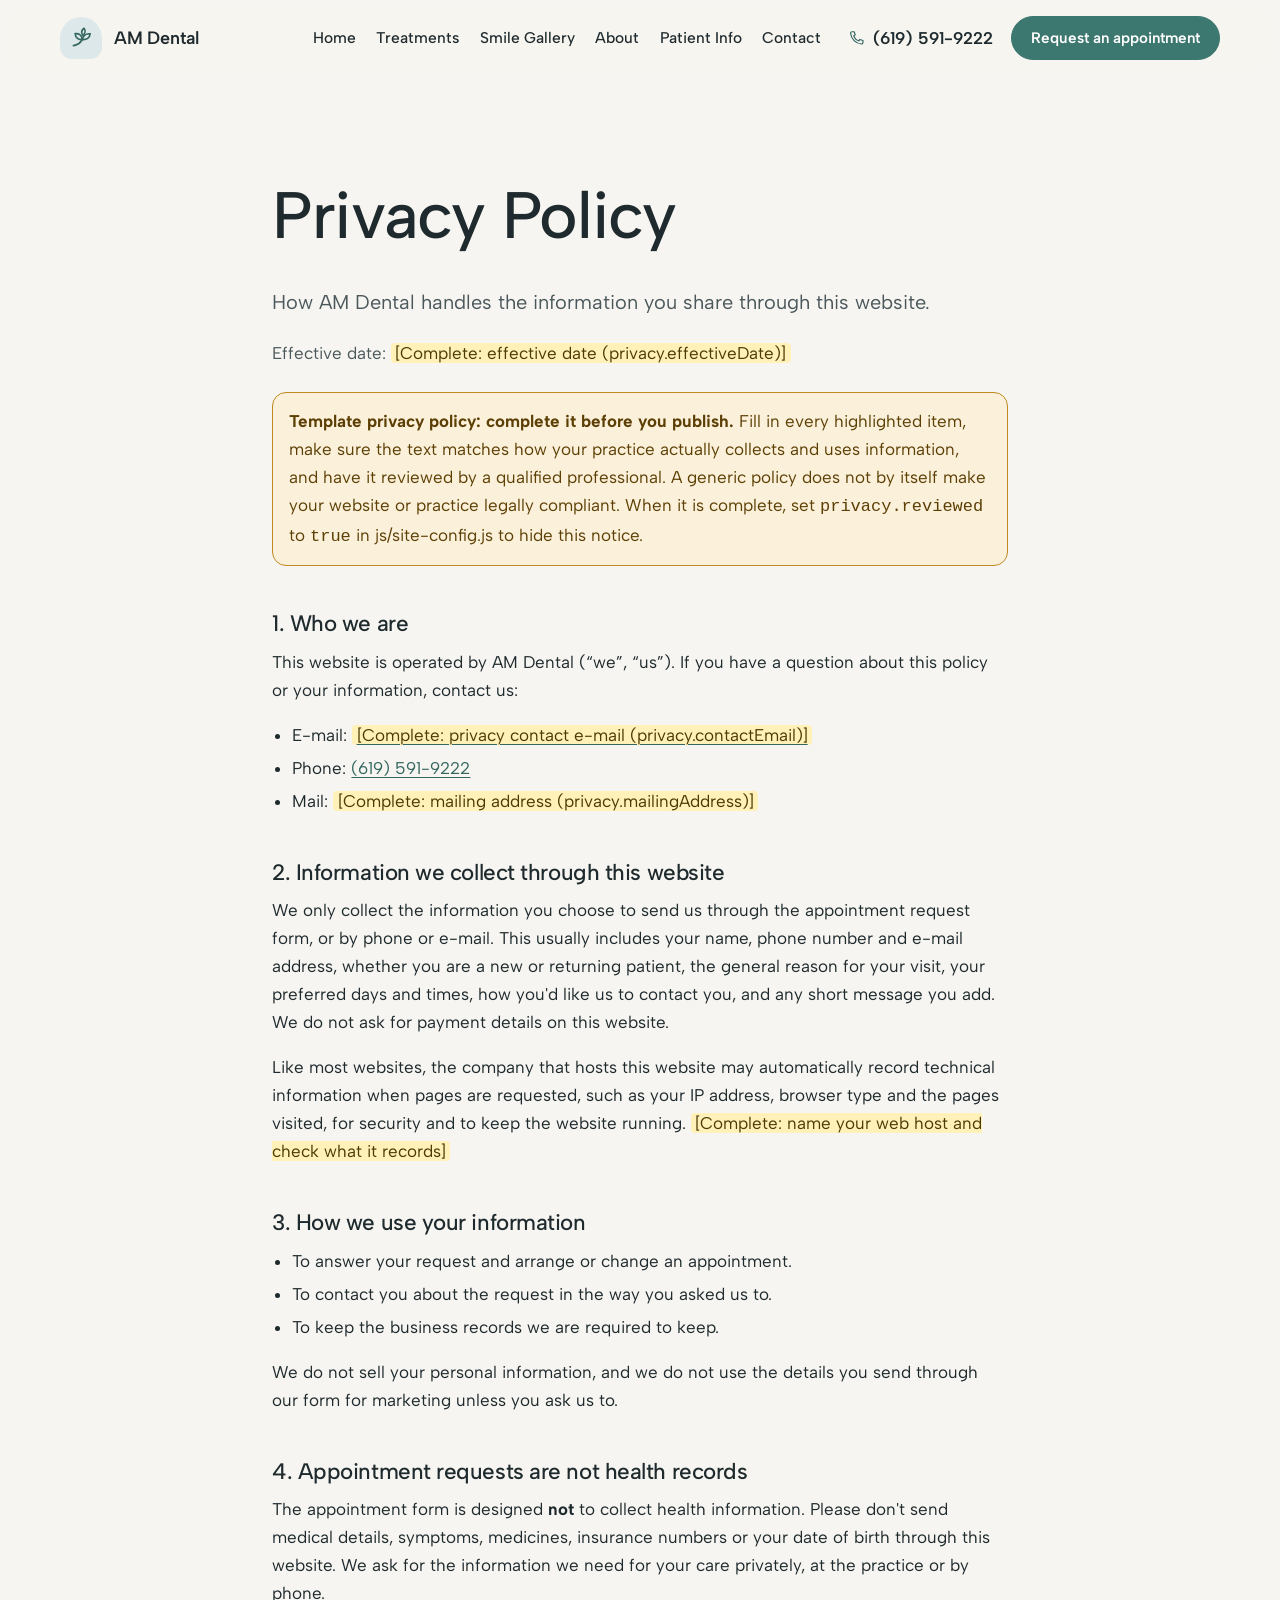
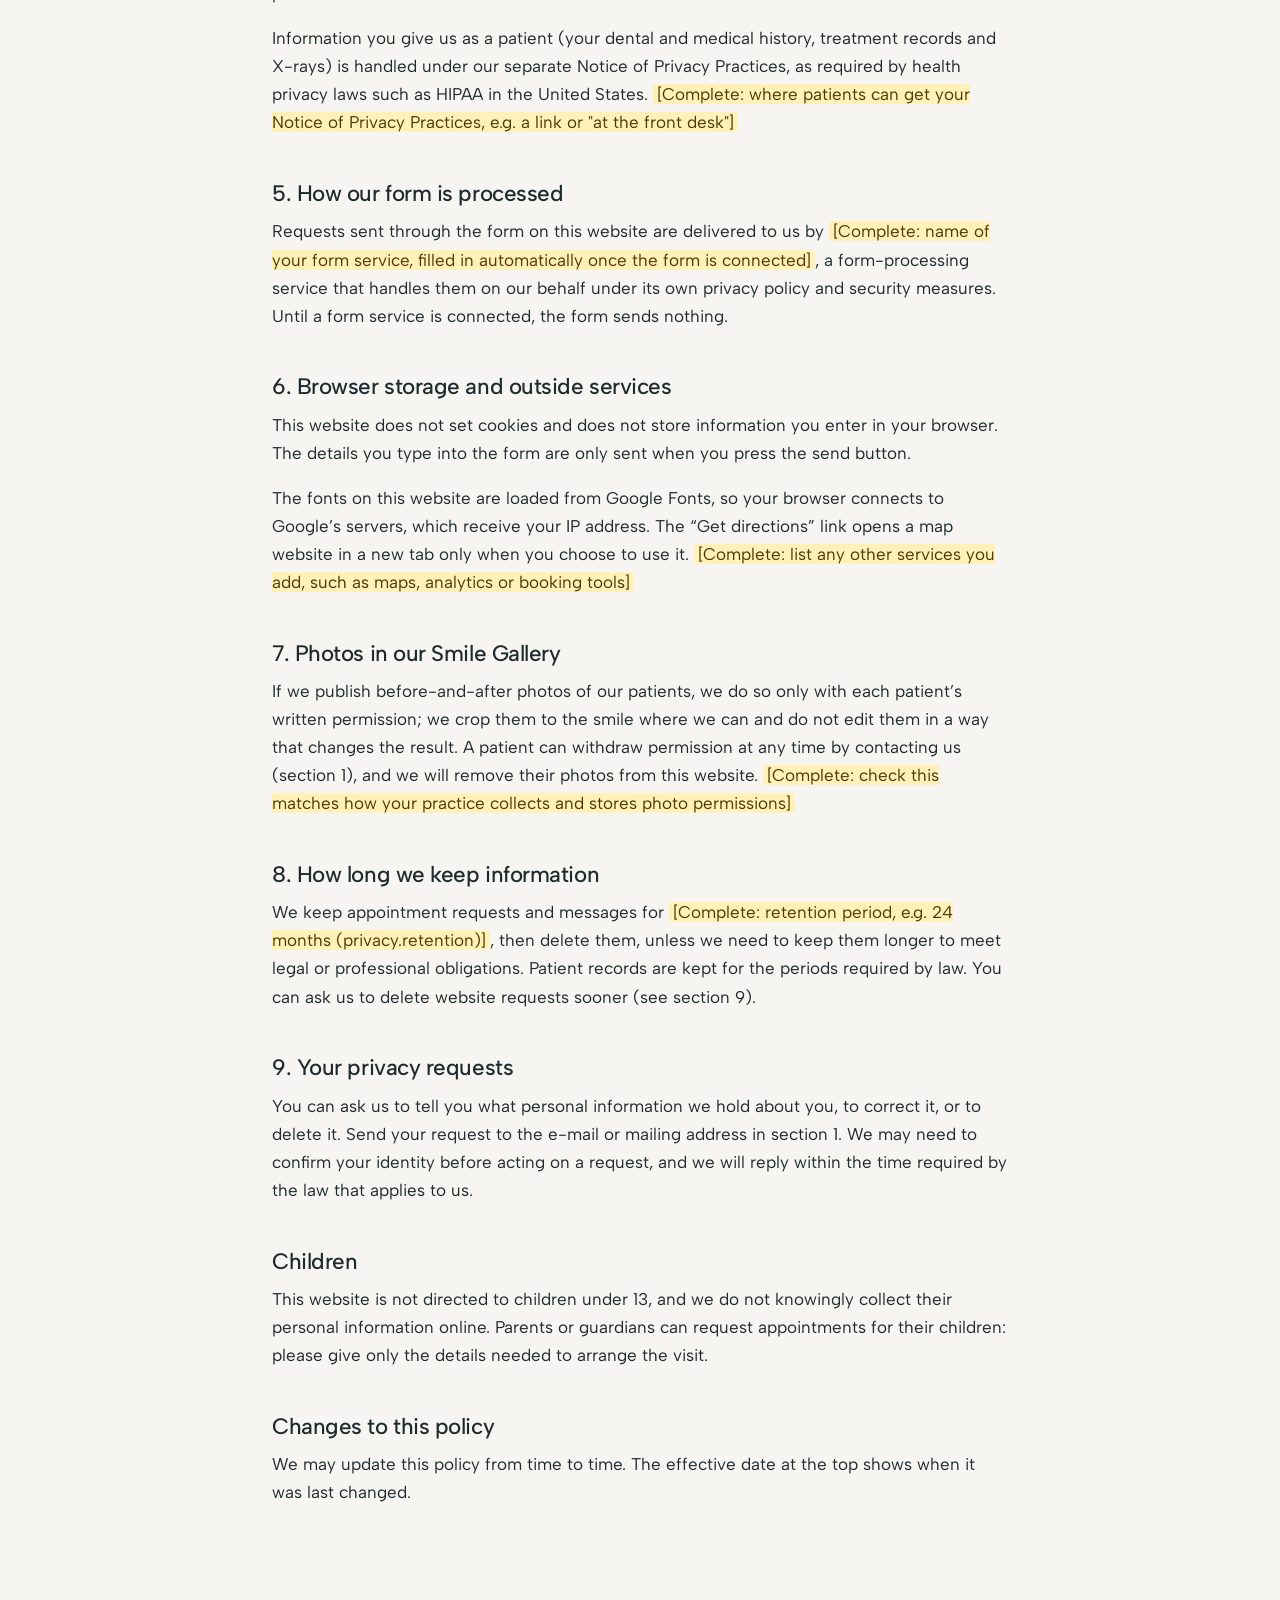
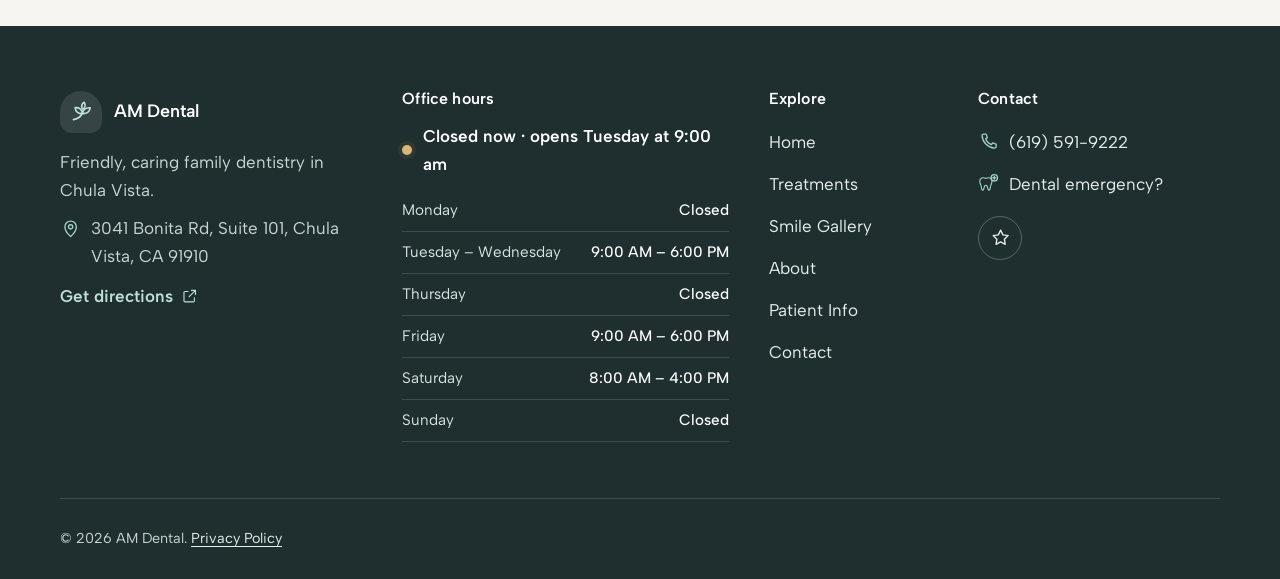
==== commit cc06a5bf: "Remove remaining AI wording from gallery source, privacy page and image names Co-Authored-By: Claude" ====
--- a/privacy.html
+++ b/privacy.html
@@ -142,7 +142,7 @@
           <p>The fonts on this website are loaded from Google Fonts, so your browser connects to Google&#8217;s servers, which receive your IP address. The &#8220;Get directions&#8221; link opens a map website in a new tab only when you choose to use it. <span class="pp-todo">[Complete: list any other services you add, such as maps, analytics or booking tools]</span></p>
 
           <h2>7. Photos in our Smile Gallery</h2>
-          <p>If we publish before-and-after photos of our patients, we do so only with each patient&#8217;s written permission; we crop them to the smile where we can and do not edit them in a way that changes the result. Any AI-generated demonstration images in the gallery are labelled as such and do not show patients or treatment results. A patient can withdraw permission at any time by contacting us (section 1), and we will remove their photos from this website. <span class="pp-todo">[Complete: check this matches how your practice collects and stores photo permissions]</span></p>
+          <p>If we publish before-and-after photos of our patients, we do so only with each patient&#8217;s written permission; we crop them to the smile where we can and do not edit them in a way that changes the result. A patient can withdraw permission at any time by contacting us (section 1), and we will remove their photos from this website. <span class="pp-todo">[Complete: check this matches how your practice collects and stores photo permissions]</span></p>
 
           <h2>8. How long we keep information</h2>
           <p>We keep appointment requests and messages for <span class="pp-todo" data-pp="retention">[Complete: retention period, e.g. 24 months (privacy.retention)]</span>, then delete them, unless we need to keep them longer to meet legal or professional obligations. Patient records are kept for the periods required by law. You can ask us to delete website requests sooner (see section 9).</p>
